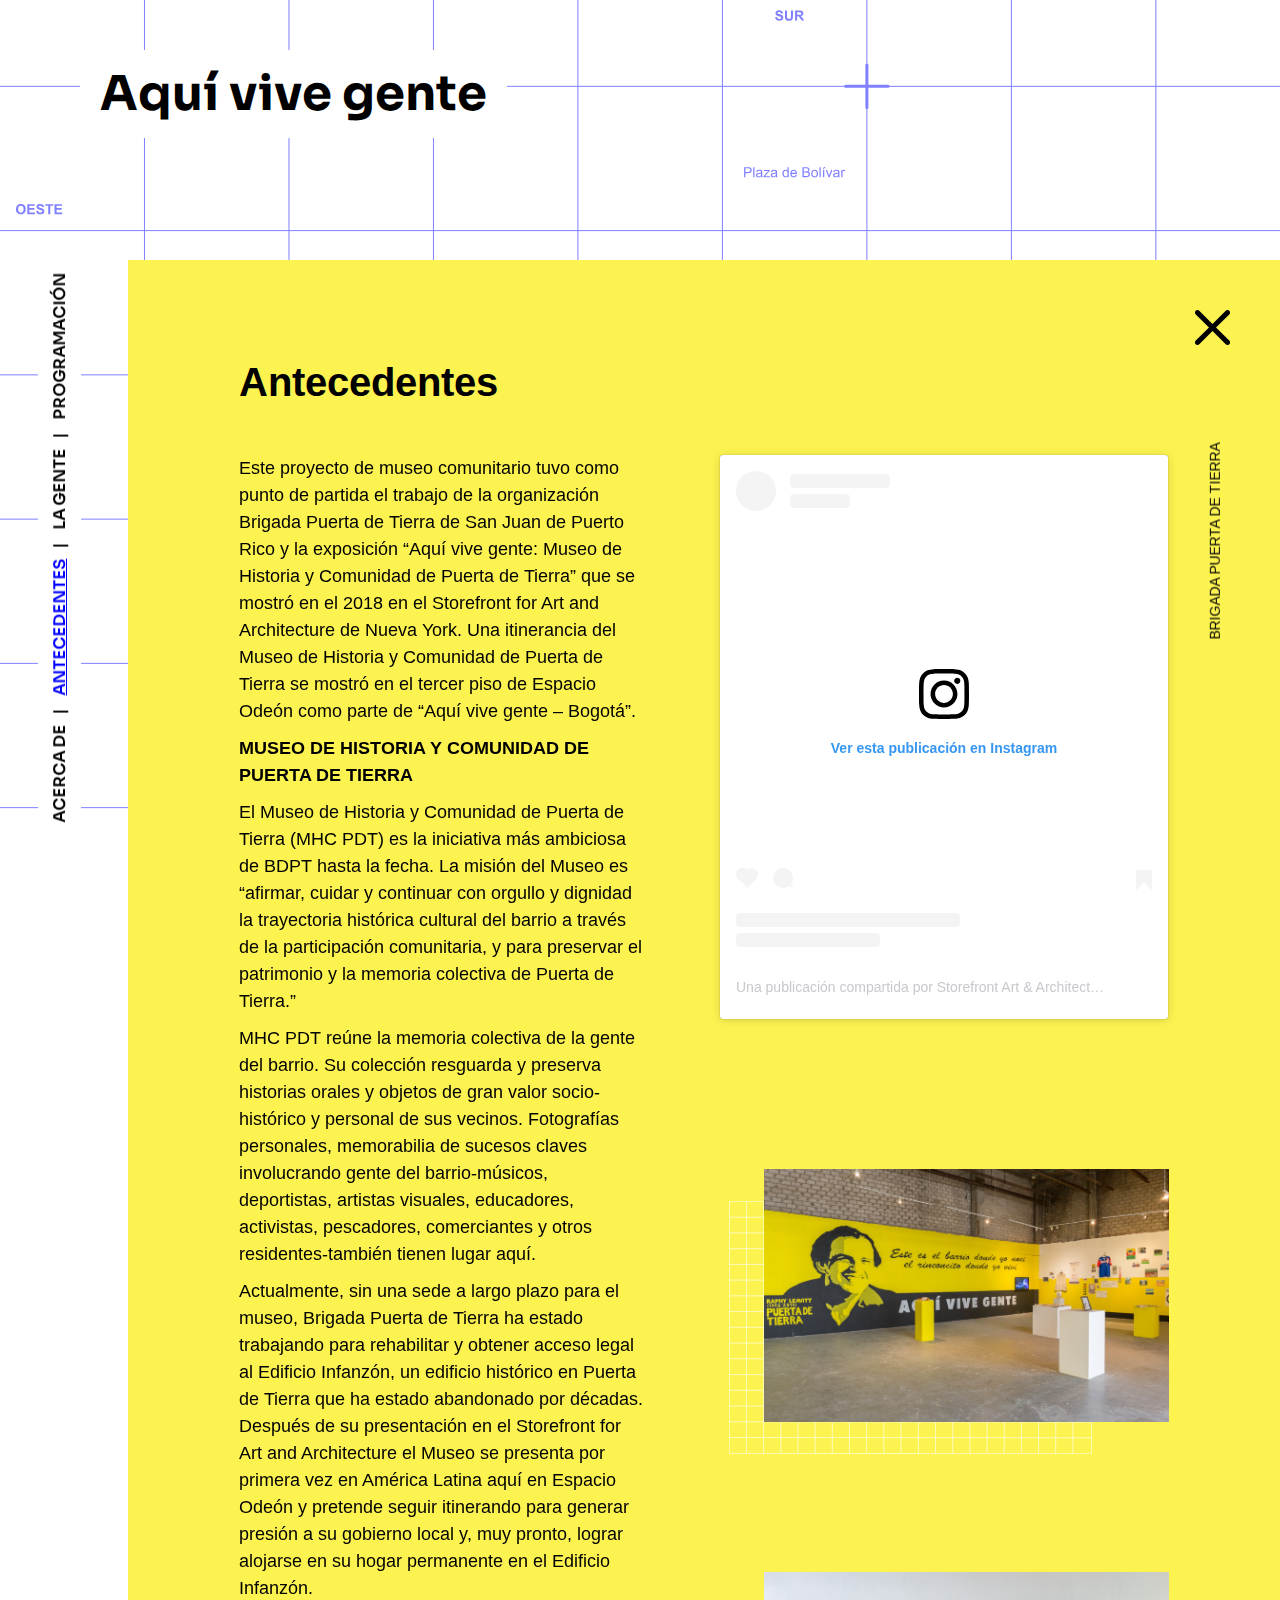
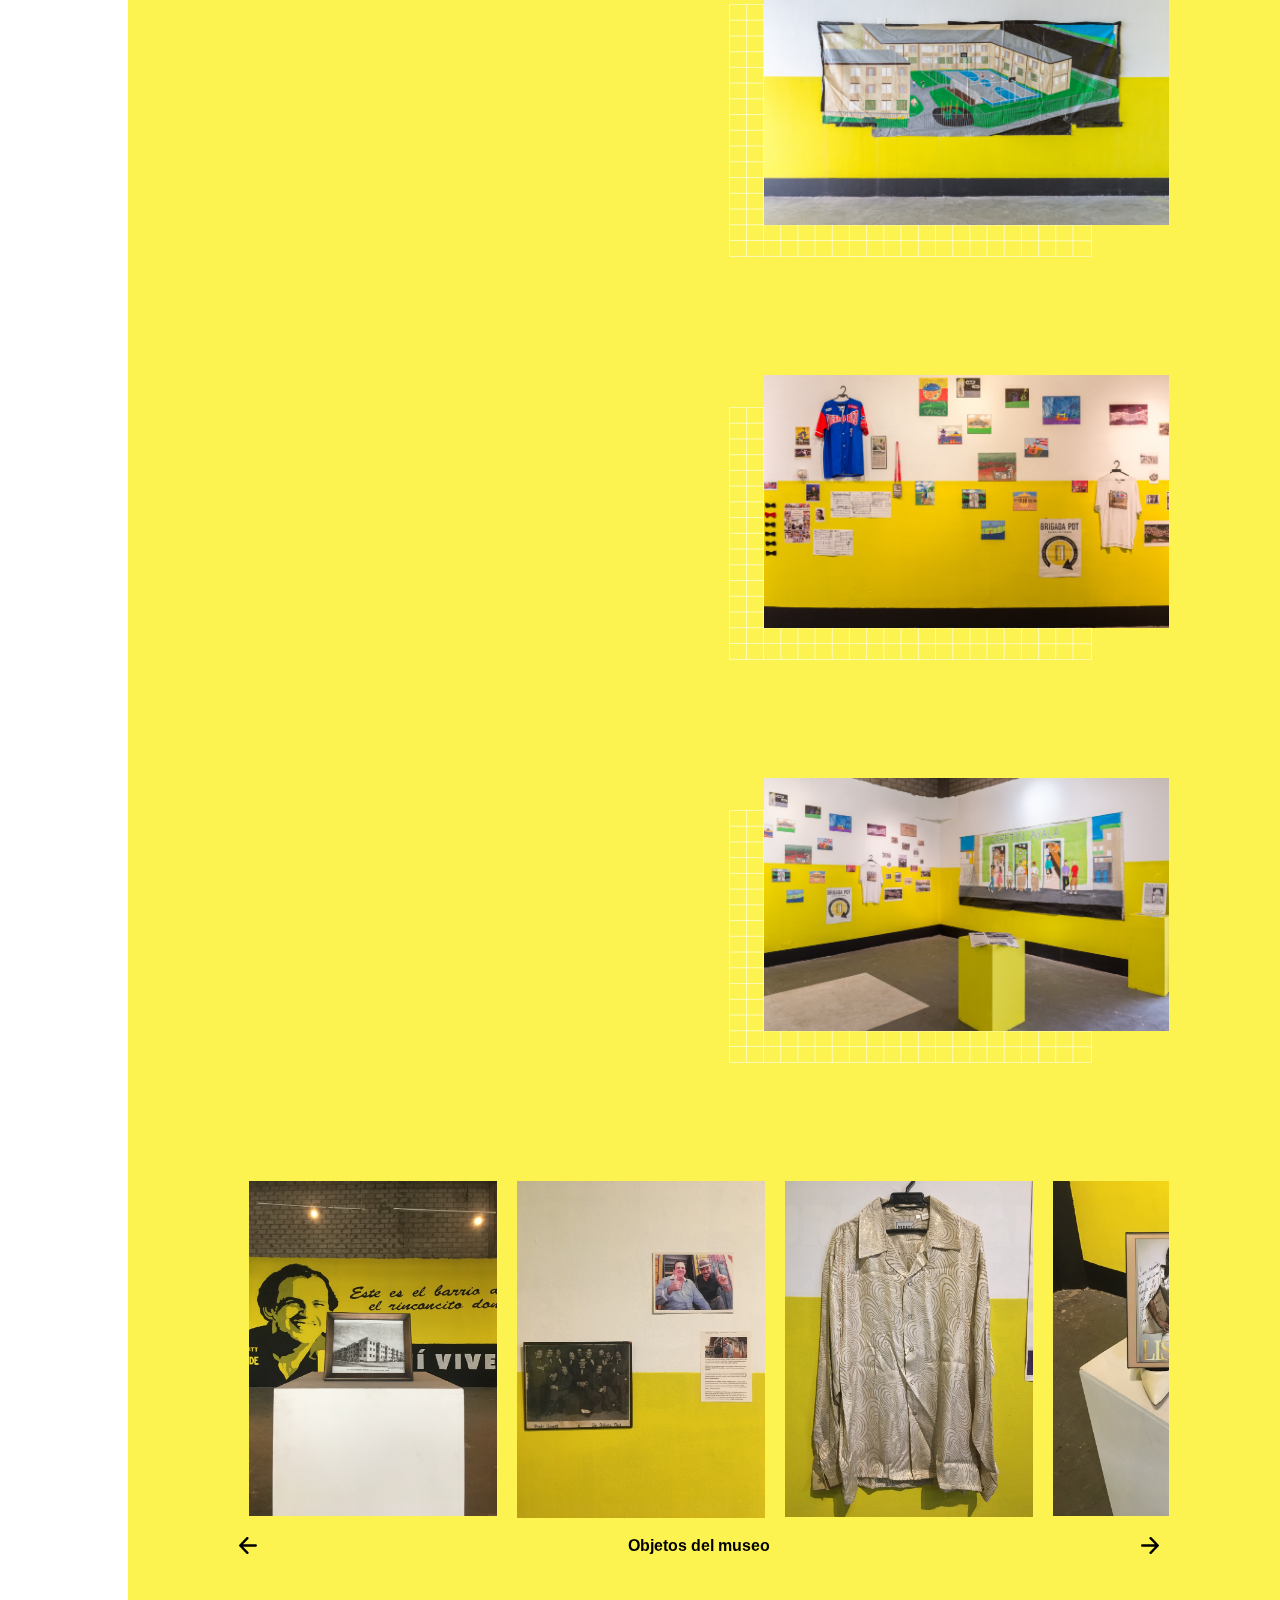
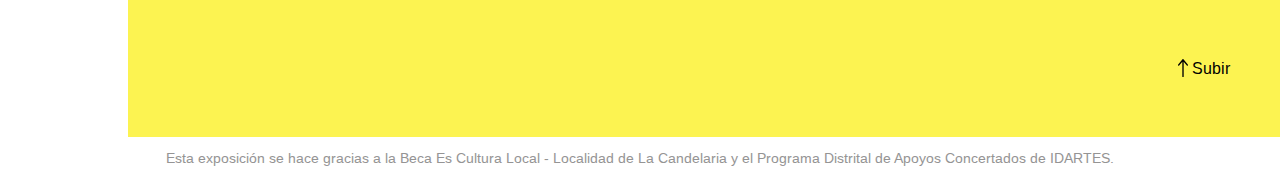
==== antecedentes/index.html @ 84e04f07 "Add meta tags" ====
<!DOCTYPE html>
<html lang="es-CO">

<head>
  <meta charset="UTF-8">
  <meta name="viewport" content="width=device-width, initial-scale=1">
  <title>Antecedentes &#8211; Aquí vive gente</title>
  <meta name="description" content="“Aquí vive gente” fue un proyecto de museo colectivo y comunitario que reunió a cuatro organizaciones que por años se han dedicado a reivindicar, defender y reclamar el territorio y su lugar en él.">
  <meta property="og:description" content="“Aquí vive gente” fue un proyecto de museo colectivo y comunitario que reunió a cuatro organizaciones que por años se han dedicado a reivindicar, defender y reclamar el territorio y su lugar en él." />
  <meta property="og:type" content="website" />
  <meta property="og:title" content="Aquí vive gente – Espacio Odeón" />
  <meta property="og:url" content="https://aquivivegente.espacioodeon.com/" />
  <meta property="og:image" content="/wp-content/themes/aquivivegente/assets/og.png" />
  <meta name="robots" content="max-image-preview:large">
  <link rel="dns-prefetch" href="//s.w.org">
  <link rel="stylesheet" id="aquivivegente-style-css" href="/wp-content/themes/aquivivegente/style.css?ver=1.0.0" media="all">
  <link rel="stylesheet" id="aquivivegente-bootstrap-style-css" href="/wp-content/themes/aquivivegente/css/bootstrap.css?ver=1.0.0" media="all">
  <link rel="stylesheet" id="aquivivegente-slick-style-css" href="/wp-content/themes/aquivivegente/css/slick.css?ver=1.0.0" media="all">
  <link rel="stylesheet" id="aquivivegente-home-style-css" href="/wp-content/themes/aquivivegente/css/home.css?ver=1.0.0" media="all">
  <link rel="stylesheet" id="aquivivegente-custom-style-css" href="/wp-content/themes/aquivivegente/css/custom.css?ver=1.0.0" media="all">
  <link rel="stylesheet" id="aquivivegente-responsive-style-css" href="/wp-content/themes/aquivivegente/css/responsive.css?ver=1.0.0" media="all">
  <script src="/wp-includes/js/jquery/jquery.min.js?ver=3.5.1" id="jquery-core-js"></script>
  <script src="/wp-includes/js/jquery/jquery-migrate.min.js?ver=3.3.2" id="jquery-migrate-js"></script>
  <link rel="icon" href="/wp-content/uploads/2021/06/cropped-favicon-32x32.png" sizes="32x32">
  <link rel="icon" href="/wp-content/uploads/2021/06/cropped-favicon-192x192.png" sizes="192x192">
  <link rel="apple-touch-icon" href="/wp-content/uploads/2021/06/cropped-favicon-180x180.png">
  <meta name="msapplication-TileImage" content="http://avg.local/wp-content/uploads/2021/06/cropped-favicon-270x270.png">
</head>

<body class="post-template-default single single-post postid-80 single-format-standard" data-barba="wrapper">

  <img class="bg-img hide-on-small" src="/wp-content/themes/aquivivegente/assets/bg_mapa.svg">
  <img class="bg-img show-on-small" src="/wp-content/themes/aquivivegente/assets/bg_mapa_movil.svg">

  <div id="page" class="site">

    <header id="masthead" class="site-header">
      <div class="site-branding">
        <a href="/exposicion/">
          <h1>Aquí vive gente</h1>
        </a>
      </div>

      <nav id="site-navigation" class="main-navigation">
        <div class="menu-menu-1-container">
          <ul id="primary-menu" class="menu">
            <li id="menu-item-159" class="menu-item menu-item-type-post_type menu-item-object-post menu-item-159"><a href="/info/">Acerca de</a></li>
            <li id="menu-item-160" class="menu-item menu-item-type-post_type menu-item-object-post current-menu-item menu-item-160"><a href="/antecedentes/" aria-current="page">Antecedentes</a></li>
            <li id="menu-item-299" class="menu-item menu-item-type-post_type menu-item-object-page menu-item-299"><a href="/gente/">La gente</a></li>
            <li id="menu-item-188" class="menu-item menu-item-type-post_type menu-item-object-post menu-item-188"><a href="/programacion/">Programación</a></li>
          </ul>
        </div>
      </nav><!-- #site-navigation -->

      <div class="site-branding-mobile">
        <a href="/exposicion/">
          <h1>Aquí vive gente</h1>
        </a>
        <div class="burguer">
          <img src="/wp-content/themes/aquivivegente/assets/burguer.svg">
        </div>
      </div>

      <nav id="site-navigation" class="main-navigation-mobile">
        <div class="close-mobile-menu">
          <img src="/wp-content/themes/aquivivegente/assets/close-menu.svg">
        </div>
        <div class="menu-mobile-container">
          <ul id="mobile-menu" class="menu">
            <li id="menu-item-329" class="menu-item menu-item-type-post_type menu-item-object-page current_page_parent menu-item-329"><a href="/exposicion/">Inicio</a></li>
            <li id="menu-item-330" class="menu-item menu-item-type-post_type menu-item-object-post menu-item-330"><a href="/info/">Acerca de</a></li>
            <li id="menu-item-331" class="menu-item menu-item-type-post_type menu-item-object-post current-menu-item menu-item-331"><a href="/antecedentes/" aria-current="page">Antecedentes</a></li>
            <li id="menu-item-332" class="menu-item menu-item-type-post_type menu-item-object-page menu-item-332"><a href="/gente/">La gente</a></li>
            <li id="menu-item-333" class="menu-item menu-item-type-post_type menu-item-object-post menu-item-333"><a href="/programacion/">Programación</a></li>
          </ul>
        </div>
      </nav>

    </header><!-- #masthead -->

    <main id="primary" class="site-main single-main" data-barba="container" data-barba-namespace="single">

      <img class="show-on-mobile header-img" src="/wp-content/uploads/2021/05/antecedentes_img1@2x-1.jpg" alt="">
      <div class="content-container amarillo antecedentes">
        <div class="row">
          <div class="col-lg-11 col-lg-offset-1 content-title">
            <h2>Antecedentes</h2>
            <p class="show-on-mobile colectivos"> brigada puerta de tierra</p>
          </div>
        </div>

        <div class="row">
          <div class="col-lg-5 col-lg-offset-1 content">
            <p>Este proyecto de museo comunitario tuvo como punto de partida el trabajo de la organización Brigada Puerta de Tierra de San Juan de Puerto Rico y la exposición “Aquí vive gente: Museo de Historia y Comunidad de Puerta de Tierra” que se mostró en el 2018 en el Storefront for Art and Architecture de Nueva York. Una itinerancia del Museo de Historia y Comunidad de Puerta de Tierra se mostró en el tercer piso de Espacio Odeón como parte de “Aquí vive gente &#8211; Bogotá”.</p>
            <p><strong>MUSEO DE HISTORIA Y COMUNIDAD DE PUERTA DE TIERRA</strong></p>
            <p>El Museo de Historia y Comunidad de Puerta de Tierra (MHC PDT) es la iniciativa más ambiciosa de BDPT hasta la fecha. La misión del Museo es “afirmar, cuidar y continuar con orgullo y dignidad la trayectoria histórica cultural del barrio a través de la participación comunitaria, y para preservar el patrimonio y la memoria colectiva de Puerta de Tierra.”</p>
            <p>MHC PDT reúne la memoria colectiva de la gente del barrio. Su colección resguarda y preserva historias orales y objetos de gran valor socio-histórico y personal de sus vecinos. Fotografías personales, memorabilia de sucesos claves involucrando gente del barrio-músicos, deportistas, artistas visuales, educadores, activistas, pescadores, comerciantes y otros residentes-también tienen lugar aquí.</p>
            <p>Actualmente, sin una sede a largo plazo para el museo, Brigada Puerta de Tierra ha estado trabajando para rehabilitar y obtener acceso legal al Edificio Infanzón, un edificio histórico en Puerta de Tierra que ha estado abandonado por décadas. Después de su presentación en el Storefront for Art and Architecture el Museo se presenta por primera vez en América Latina aquí en Espacio Odeón y pretende seguir itinerando para generar presión a su gobierno local y, muy pronto, lograr alojarse en su hogar permanente en el Edificio Infanzón.</p>
          </div>
          <div class="col-lg-5 col-lg-offset-0 media-col col-md-9 col-md-offset-1">
            <div class="insta-video">
              <div class="video">
                <blockquote class="instagram-media" data-instgrm-permalink="https://www.instagram.com/tv/B2FW0dgjnR3/?utm_source=ig_embed&utm_campaign=loading" data-instgrm-version="13" style=" background:#FFF; border:0; border-radius:3px; box-shadow:0 0 1px 0 rgba(0,0,0,0.5),0 1px 10px 0 rgba(0,0,0,0.15); margin: 1px; max-width:540px; min-width:326px; padding:0; width:99.375%; width:-webkit-calc(100% - 2px); width:calc(100% - 2px);">
                  <div style="padding:16px;"> <a href="https://www.instagram.com/tv/B2FW0dgjnR3/?utm_source=ig_embed&utm_campaign=loading" style=" background:#FFFFFF; line-height:0; padding:0 0; text-align:center; text-decoration:none; width:100%;" target="_blank">
                      <div style=" display: flex; flex-direction: row; align-items: center;">
                        <div style="background-color: #F4F4F4; border-radius: 50%; flex-grow: 0; height: 40px; margin-right: 14px; width: 40px;"></div>
                        <div style="display: flex; flex-direction: column; flex-grow: 1; justify-content: center;">
                          <div style=" background-color: #F4F4F4; border-radius: 4px; flex-grow: 0; height: 14px; margin-bottom: 6px; width: 100px;"></div>
                          <div style=" background-color: #F4F4F4; border-radius: 4px; flex-grow: 0; height: 14px; width: 60px;"></div>
                        </div>
                      </div>
                      <div style="padding: 19% 0;"></div>
                      <div style="display:block; height:50px; margin:0 auto 12px; width:50px;"><svg width="50px" height="50px" viewbox="0 0 60 60" version="1.1" xmlns="https://www.w3.org/2000/svg" xmlns:xlink="https://www.w3.org/1999/xlink">
                          <g stroke="none" stroke-width="1" fill="none" fill-rule="evenodd">
                            <g transform="translate(-511.000000, -20.000000)" fill="#000000">
                              <g>
                                <path d="M556.869,30.41 C554.814,30.41 553.148,32.076 553.148,34.131 C553.148,36.186 554.814,37.852 556.869,37.852 C558.924,37.852 560.59,36.186 560.59,34.131 C560.59,32.076 558.924,30.41 556.869,30.41 M541,60.657 C535.114,60.657 530.342,55.887 530.342,50 C530.342,44.114 535.114,39.342 541,39.342 C546.887,39.342 551.658,44.114 551.658,50 C551.658,55.887 546.887,60.657 541,60.657 M541,33.886 C532.1,33.886 524.886,41.1 524.886,50 C524.886,58.899 532.1,66.113 541,66.113 C549.9,66.113 557.115,58.899 557.115,50 C557.115,41.1 549.9,33.886 541,33.886 M565.378,62.101 C565.244,65.022 564.756,66.606 564.346,67.663 C563.803,69.06 563.154,70.057 562.106,71.106 C561.058,72.155 560.06,72.803 558.662,73.347 C557.607,73.757 556.021,74.244 553.102,74.378 C549.944,74.521 548.997,74.552 541,74.552 C533.003,74.552 532.056,74.521 528.898,74.378 C525.979,74.244 524.393,73.757 523.338,73.347 C521.94,72.803 520.942,72.155 519.894,71.106 C518.846,70.057 518.197,69.06 517.654,67.663 C517.244,66.606 516.755,65.022 516.623,62.101 C516.479,58.943 516.448,57.996 516.448,50 C516.448,42.003 516.479,41.056 516.623,37.899 C516.755,34.978 517.244,33.391 517.654,32.338 C518.197,30.938 518.846,29.942 519.894,28.894 C520.942,27.846 521.94,27.196 523.338,26.654 C524.393,26.244 525.979,25.756 528.898,25.623 C532.057,25.479 533.004,25.448 541,25.448 C548.997,25.448 549.943,25.479 553.102,25.623 C556.021,25.756 557.607,26.244 558.662,26.654 C560.06,27.196 561.058,27.846 562.106,28.894 C563.154,29.942 563.803,30.938 564.346,32.338 C564.756,33.391 565.244,34.978 565.378,37.899 C565.522,41.056 565.552,42.003 565.552,50 C565.552,57.996 565.522,58.943 565.378,62.101 M570.82,37.631 C570.674,34.438 570.167,32.258 569.425,30.349 C568.659,28.377 567.633,26.702 565.965,25.035 C564.297,23.368 562.623,22.342 560.652,21.575 C558.743,20.834 556.562,20.326 553.369,20.18 C550.169,20.033 549.148,20 541,20 C532.853,20 531.831,20.033 528.631,20.18 C525.438,20.326 523.257,20.834 521.349,21.575 C519.376,22.342 517.703,23.368 516.035,25.035 C514.368,26.702 513.342,28.377 512.574,30.349 C511.834,32.258 511.326,34.438 511.181,37.631 C511.035,40.831 511,41.851 511,50 C511,58.147 511.035,59.17 511.181,62.369 C511.326,65.562 511.834,67.743 512.574,69.651 C513.342,71.625 514.368,73.296 516.035,74.965 C517.703,76.634 519.376,77.658 521.349,78.425 C523.257,79.167 525.438,79.673 528.631,79.82 C531.831,79.965 532.853,80.001 541,80.001 C549.148,80.001 550.169,79.965 553.369,79.82 C556.562,79.673 558.743,79.167 560.652,78.425 C562.623,77.658 564.297,76.634 565.965,74.965 C567.633,73.296 568.659,71.625 569.425,69.651 C570.167,67.743 570.674,65.562 570.82,62.369 C570.966,59.17 571,58.147 571,50 C571,41.851 570.966,40.831 570.82,37.631"></path>
                              </g>
                            </g>
                          </g>
                        </svg></div>
                      <div style="padding-top: 8px;">
                        <div style=" color:#3897f0; font-family:Arial,sans-serif; font-size:14px; font-style:normal; font-weight:550; line-height:18px;"> Ver esta publicación en Instagram</div>
                      </div>
                      <div style="padding: 12.5% 0;"></div>
                      <div style="display: flex; flex-direction: row; margin-bottom: 14px; align-items: center;">
                        <div>
                          <div style="background-color: #F4F4F4; border-radius: 50%; height: 12.5px; width: 12.5px; transform: translateX(0px) translateY(7px);"></div>
                          <div style="background-color: #F4F4F4; height: 12.5px; transform: rotate(-45deg) translateX(3px) translateY(1px); width: 12.5px; flex-grow: 0; margin-right: 14px; margin-left: 2px;"></div>
                          <div style="background-color: #F4F4F4; border-radius: 50%; height: 12.5px; width: 12.5px; transform: translateX(9px) translateY(-18px);"></div>
                        </div>
                        <div style="margin-left: 8px;">
                          <div style=" background-color: #F4F4F4; border-radius: 50%; flex-grow: 0; height: 20px; width: 20px;"></div>
                          <div style=" width: 0; height: 0; border-top: 2px solid transparent; border-left: 6px solid #f4f4f4; border-bottom: 2px solid transparent; transform: translateX(16px) translateY(-4px) rotate(30deg)"></div>
                        </div>
                        <div style="margin-left: auto;">
                          <div style=" width: 0px; border-top: 8px solid #F4F4F4; border-right: 8px solid transparent; transform: translateY(16px);"></div>
                          <div style=" background-color: #F4F4F4; flex-grow: 0; height: 12px; width: 16px; transform: translateY(-4px);"></div>
                          <div style=" width: 0; height: 0; border-top: 8px solid #F4F4F4; border-left: 8px solid transparent; transform: translateY(-4px) translateX(8px);"></div>
                        </div>
                      </div>
                      <div style="display: flex; flex-direction: column; flex-grow: 1; justify-content: center; margin-bottom: 24px;">
                        <div style=" background-color: #F4F4F4; border-radius: 4px; flex-grow: 0; height: 14px; margin-bottom: 6px; width: 224px;"></div>
                        <div style=" background-color: #F4F4F4; border-radius: 4px; flex-grow: 0; height: 14px; width: 144px;"></div>
                      </div>
                    </a>
                    <p style=" color:#c9c8cd; font-family:Arial,sans-serif; font-size:14px; line-height:17px; margin-bottom:0; margin-top:8px; overflow:hidden; padding:8px 0 7px; text-align:center; text-overflow:ellipsis; white-space:nowrap;"><a href="https://www.instagram.com/tv/B2FW0dgjnR3/?utm_source=ig_embed&utm_campaign=loading" style=" color:#c9c8cd; font-family:Arial,sans-serif; font-size:14px; font-style:normal; font-weight:normal; line-height:17px; text-decoration:none;" target="_blank">Una publicación compartida por Storefront Art & Architecture (@storefrontnyc)</a></p>
                  </div>
                </blockquote>
                <script async src="//www.instagram.com/embed.js"></script>
              </div>
            </div>

            <div class="img-container m-top">
              <img class="grilla" src="/wp-content/themes/aquivivegente/assets/grilla_amarilla_hor.svg" alt="">
              <a href="/wp-content/uploads/2021/05/ante_1.jpg" class="open-modal">
                <img class="img-content" src="/wp-content/uploads/2021/05/ante_1.jpg" alt="">
              </a>
            </div>

            <div class="img-container m-top">
              <img class="grilla" src="/wp-content/themes/aquivivegente/assets/grilla_amarilla_hor.svg" alt="">
              <a href="/wp-content/uploads/2021/05/ante_2.jpg" class="open-modal">
                <img class="img-content" src="/wp-content/uploads/2021/05/ante_2.jpg" alt="">
              </a>
            </div>

            <div class="img-container m-top">
              <img class="grilla" src="/wp-content/themes/aquivivegente/assets/grilla_amarilla_hor.svg" alt="">
              <a href="#" class="open-modal">
                <img class="img-content" src="/wp-content/uploads/2021/05/ante_4.jpg" alt="">
              </a>
            </div>

            <div class="img-container m-top">
              <img class="grilla" src="/wp-content/themes/aquivivegente/assets/grilla_amarilla_hor.svg" alt="">
              <a href="#" class="open-modal">
                <img class="img-content" src="/wp-content/uploads/2021/05/ante_5.jpg" alt="">
              </a>
            </div>
          </div>
        </div>
        <!--end row-->

        <div class="row">
          <div class="col-lg-10 col-lg-offset-1 galeria">
            <a href="#" class="open-modal">
              <img class="img-galeria" src="/wp-content/uploads/2021/05/m1.jpg">
            </a>
            <a href="#" class="open-modal">
              <img class="img-galeria" src="/wp-content/uploads/2021/05/m2.jpg">
            </a>
            <a href="#" class="open-modal">
              <img class="img-galeria" src="/wp-content/uploads/2021/05/m3.jpg">
            </a>
            <a href="#" class="open-modal">
              <img class="img-galeria" src="/wp-content/uploads/2021/05/m4.jpg">
            </a>
            <a href="#" class="open-modal">
              <img class="img-galeria" src="/wp-content/uploads/2021/05/m5.jpg">
            </a>
            <a href="#" class="open-modal">
              <img class="img-galeria" src="/wp-content/uploads/2021/05/m6.jpg">
            </a>
            <a href="#" class="open-modal">
              <img class="img-galeria" src="/wp-content/uploads/2021/05/m7.jpg">
            </a>
            <a href="#" class="open-modal">
              <img class="img-galeria" src="/wp-content/uploads/2021/05/m8.jpg">
            </a>
            <a href="#" class="open-modal">
              <img class="img-galeria" src="/wp-content/uploads/2021/05/m9.jpg">
            </a>
            <a href="#" class="open-modal">
              <img class="img-galeria" src="/wp-content/uploads/2021/05/m10.jpg">
            </a>
            <a href="#" class="open-modal">
              <img class="img-galeria" src="/wp-content/uploads/2021/05/m11.jpg">
            </a>
            <a href="#" class="open-modal">
              <img class="img-galeria" src="/wp-content/uploads/2021/05/m12.jpg">
            </a>
          </div>
        </div>

        <div class="row">
          <div class="col-lg-10 col-lg-offset-1 slick-carrusel-arrows">
            <img id="objetos-prev" src="/wp-content/themes/aquivivegente/assets/prev-arrow.svg">
            <span><strong>Objetos del museo</strong> </span>
            <img id="objetos-next" src="/wp-content/themes/aquivivegente/assets/next-arrow.svg">
          </div>
        </div>

        <div class="sidebar ">
          <a href="/exposicion/"><img src="/wp-content/themes/aquivivegente/assets/close.svg"></a>

          <p>brigada puerta de tierra</p>
        </div>

        <div class="subir">
          <img src="/wp-content/themes/aquivivegente/assets/arrow-up.svg"> <span>Subir</span>

        </div>

      </div>

      <div class="modal-img">
        <div class="modal-img-background amarillo"></div>
        <div class="modal-img-close">
          <img src="/wp-content/themes/aquivivegente/assets/close.svg">
        </div>
        <div class="modal-img-content">
        </div>
      </div>

    </main><!-- #main -->


    <footer id="colophon" class="site-footer">
      <div class="site-info">
        <p>
          Esta exposición se hace gracias a la Beca Es Cultura Local - Localidad de La Candelaria y el Programa Distrital de Apoyos Concertados de IDARTES.
        </p>
      </div>
      <!-- .site-info -->
    </footer><!-- #colophon -->
  </div>
  <!-- #page -->

  <script src="/wp-content/themes/aquivivegente/js/slick.js?ver=1.7.0" id="aquivivegente-slick-js"></script>
  <script src="/wp-content/themes/aquivivegente/js/barba.js?ver=1.0.0" id="aquivivegente-barba-js"></script>
  <script src="/wp-content/themes/aquivivegente/js/barba-css.js?ver=1.0.0" id="aquivivegente-barba-css-js"></script>
  <script src="/wp-content/themes/aquivivegente/js/smooth.js?ver=1.0.0" id="aquivivegente-smooth-js"></script>
  <script src="/wp-content/themes/aquivivegente/js/transitions.js?ver=1.0.0" id="aquivivegente-transitions-js"></script>
  <script src="/wp-content/themes/aquivivegente/js/navigation.js?ver=1.0.0" id="aquivivegente-navigation-js"></script>

</body>

</html>
---- wp-content/themes/aquivivegente/style.css ----
/*!
Theme Name: aquivivegente
Theme URI: https://aquivivegente.espacioodeon.com
Author: Laura Junco
Author URI: https://consultorio.xyz
Description: Description
Version: 1.0.0
Tested up to: 5.4
Requires PHP: 5.6
License: GNU General Public License v2 or later
License URI: LICENSE
Text Domain: aquivivegente
Tags: custom-background, custom-logo, custom-menu, featured-images, threaded-comments, translation-ready

This theme, like WordPress, is licensed under the GPL.
Use it to make something cool, have fun, and share what you've learned.

aquivivegente is based on Underscores https://underscores.me/, (C) 2012-2020 Automattic, Inc.
Underscores is distributed under the terms of the GNU GPL v2 or later.

Normalizing styles have been helped along thanks to the fine work of
Nicolas Gallagher and Jonathan Neal https://necolas.github.io/normalize.css/
*/

/*--------------------------------------------------------------
>>> TABLE OF CONTENTS:
----------------------------------------------------------------
# Generic
	- Normalize
	- Box sizing
# Base
	- Typography
	- Elements
	- Links
	- Forms
## Layouts
# Components
	- Navigation
	- Posts and pages
	- Comments
	- Widgets
	- Media
	- Captions
	- Galleries
# plugins
	- Jetpack infinite scroll
# Utilities
	- Accessibility
	- Alignments

--------------------------------------------------------------*/

/*--------------------------------------------------------------
# Generic
--------------------------------------------------------------*/

/* Normalize
--------------------------------------------- */

/*! normalize.css v8.0.1 | MIT License | github.com/necolas/normalize.css */

/* Document
	 ========================================================================== */

/**
 * 1. Correct the line height in all browsers.
 * 2. Prevent adjustments of font size after orientation changes in iOS.
 */
html {
	line-height: 1.15;
	-webkit-text-size-adjust: 100%;
}

/* Sections
	 ========================================================================== */

/**
 * Remove the margin in all browsers.
 */
body {
	margin: 0;
}

/**
 * Render the `main` element consistently in IE.
 */
main {
	display: block;
}

/**
 * Correct the font size and margin on `h1` elements within `section` and
 * `article` contexts in Chrome, Firefox, and Safari.
 */
h1 {
	font-size: 2em;
	margin: 0.67em 0;
}

/* Grouping content
	 ========================================================================== */

/**
 * 1. Add the correct box sizing in Firefox.
 * 2. Show the overflow in Edge and IE.
 */
hr {
	box-sizing: content-box;
	height: 0;
	overflow: visible;
}

/**
 * 1. Correct the inheritance and scaling of font size in all browsers.
 * 2. Correct the odd `em` font sizing in all browsers.
 */
pre {
	font-family: monospace, monospace;
	font-size: 1em;
}

/* Text-level semantics
	 ========================================================================== */

/**
 * Remove the gray background on active links in IE 10.
 */
a {
	background-color: transparent;
}

/**
 * 1. Remove the bottom border in Chrome 57-
 * 2. Add the correct text decoration in Chrome, Edge, IE, Opera, and Safari.
 */
abbr[title] {
	border-bottom: none;
	text-decoration: underline;
	text-decoration: underline dotted;
}

/**
 * Add the correct font weight in Chrome, Edge, and Safari.
 */
b,
strong {
	font-weight: bolder;
}

/**
 * 1. Correct the inheritance and scaling of font size in all browsers.
 * 2. Correct the odd `em` font sizing in all browsers.
 */
code,
kbd,
samp {
	font-family: monospace, monospace;
	font-size: 1em;
}

/**
 * Add the correct font size in all browsers.
 */
small {
	font-size: 80%;
}

/**
 * Prevent `sub` and `sup` elements from affecting the line height in
 * all browsers.
 */
sub,
sup {
	font-size: 75%;
	line-height: 0;
	position: relative;
	vertical-align: baseline;
}

sub {
	bottom: -0.25em;
}

sup {
	top: -0.5em;
}

/* Embedded content
	 ========================================================================== */

/**
 * Remove the border on images inside links in IE 10.
 */
img {
	border-style: none;
}

/* Forms
	 ========================================================================== */

/**
 * 1. Change the font styles in all browsers.
 * 2. Remove the margin in Firefox and Safari.
 */
button,
input,
optgroup,
select,
textarea {
	font-family: inherit;
	font-size: 100%;
	line-height: 1.15;
	margin: 0;
}

/**
 * Show the overflow in IE.
 * 1. Show the overflow in Edge.
 */
button,
input {
	overflow: visible;
}

/**
 * Remove the inheritance of text transform in Edge, Firefox, and IE.
 * 1. Remove the inheritance of text transform in Firefox.
 */
button,
select {
	text-transform: none;
}

/**
 * Correct the inability to style clickable types in iOS and Safari.
 */
button,
[type="button"],
[type="reset"],
[type="submit"] {
	-webkit-appearance: button;
}

/**
 * Remove the inner border and padding in Firefox.
 */
button::-moz-focus-inner,
[type="button"]::-moz-focus-inner,
[type="reset"]::-moz-focus-inner,
[type="submit"]::-moz-focus-inner {
	border-style: none;
	padding: 0;
}

/**
 * Restore the focus styles unset by the previous rule.
 */
button:-moz-focusring,
[type="button"]:-moz-focusring,
[type="reset"]:-moz-focusring,
[type="submit"]:-moz-focusring {
	outline: 1px dotted ButtonText;
}

/**
 * Correct the padding in Firefox.
 */
fieldset {
	padding: 0.35em 0.75em 0.625em;
}

/**
 * 1. Correct the text wrapping in Edge and IE.
 * 2. Correct the color inheritance from `fieldset` elements in IE.
 * 3. Remove the padding so developers are not caught out when they zero out
 *		`fieldset` elements in all browsers.
 */
legend {
	box-sizing: border-box;
	color: inherit;
	display: table;
	max-width: 100%;
	padding: 0;
	white-space: normal;
}

/**
 * Add the correct vertical alignment in Chrome, Firefox, and Opera.
 */
progress {
	vertical-align: baseline;
}

/**
 * Remove the default vertical scrollbar in IE 10+.
 */
textarea {
	overflow: auto;
}

/**
 * 1. Add the correct box sizing in IE 10.
 * 2. Remove the padding in IE 10.
 */
[type="checkbox"],
[type="radio"] {
	box-sizing: border-box;
	padding: 0;
}

/**
 * Correct the cursor style of increment and decrement buttons in Chrome.
 */
[type="number"]::-webkit-inner-spin-button,
[type="number"]::-webkit-outer-spin-button {
	height: auto;
}

/**
 * 1. Correct the odd appearance in Chrome and Safari.
 * 2. Correct the outline style in Safari.
 */
[type="search"] {
	-webkit-appearance: textfield;
	outline-offset: -2px;
}

/**
 * Remove the inner padding in Chrome and Safari on macOS.
 */
[type="search"]::-webkit-search-decoration {
	-webkit-appearance: none;
}

/**
 * 1. Correct the inability to style clickable types in iOS and Safari.
 * 2. Change font properties to `inherit` in Safari.
 */
::-webkit-file-upload-button {
	-webkit-appearance: button;
	font: inherit;
}

/* Interactive
	 ========================================================================== */

/*
 * Add the correct display in Edge, IE 10+, and Firefox.
 */
details {
	display: block;
}

/*
 * Add the correct display in all browsers.
 */
summary {
	display: list-item;
}

/* Misc
	 ========================================================================== */

/**
 * Add the correct display in IE 10+.
 */
template {
	display: none;
}

/**
 * Add the correct display in IE 10.
 */
[hidden] {
	display: none;
}

/* Box sizing
--------------------------------------------- */

/* Inherit box-sizing to more easily change it's value on a component level.
@link http://css-tricks.com/inheriting-box-sizing-probably-slightly-better-best-practice/ */
*,
*::before,
*::after {
	box-sizing: inherit;
}

html {
	box-sizing: border-box;
}

/* Accessibility
--------------------------------------------- */

/* Text meant only for screen readers. */
.screen-reader-text {
	border: 0;
	clip: rect(1px, 1px, 1px, 1px);
	clip-path: inset(50%);
	height: 1px;
	margin: -1px;
	overflow: hidden;
	padding: 0;
	position: absolute !important;
	width: 1px;
	word-wrap: normal !important;
}

.screen-reader-text:focus {
	background-color: #f1f1f1;
	border-radius: 3px;
	box-shadow: 0 0 2px 2px rgba(0, 0, 0, 0.6);
	clip: auto !important;
	clip-path: none;
	color: #21759b;
	display: block;
	font-size: 0.875rem;
	font-weight: 700;
	height: auto;
	left: 5px;
	line-height: normal;
	padding: 15px 23px 14px;
	text-decoration: none;
	top: 5px;
	width: auto;
	z-index: 100000;
}

/* Do not show the outline on the skip link target. */
#primary[tabindex="-1"]:focus {
	outline: 0;
}
---- wp-content/themes/aquivivegente/css/home.css ----
body.home {
    width: 100%;
    margin: 0;
    font-family: "Arimo", sans-serif;
    font-weight: normal;
    font-size: 35px;
    line-height: 1.45;
    margin-bottom: 80px;
}

.home .bg-img {
    position: fixed;
    top: 0;
    left: 0;
    width: 100%;
    z-index: -1;
    object-fit: cover;
    height: 100vh;
    height: calc(var(--vh, 1vh) * 100);
}

.home p, 
.home h3.entrar, 
.home h6 {
  width: 780px;
  max-width: 90%;
  margin-left: auto;
  margin-right: auto;
}

.home h3.entrar {
  font-family: "Sora", sans-serif;
  font-weight: bold;
  text-align: right;
  margin-top: 5vh;
  font-size: 40px;
}

.home a,
.home a:visited,
.home a:hover,
.home a:visited {
  color: black;
}

h3.entrar a {
  text-decoration: underline;
}

.home h1 {
  text-align: center;
  font-family: "Sora", sans-serif;
  font-weight: bold;
  font-size: 4vw;
  line-height: 1;
  margin-bottom: 0;
  margin-top: 0;
}

.home h6 {
  font-weight: normal;
}

.home .hero {
  height: 100vh;
  height: calc(var(--vh, 1vh) * 100);
  display: flex;
  flex-direction: column;
  align-items: center;
  justify-content: center;
}

@media (max-width: 900px) {
  .home h1 {
    font-size: 6vw;
  }

  body.home {
    font-size: 32px;
    line-height: 1.3;
    margin-bottom: 80px;
  }

  .home h3.entrar {
    font-size: 34px;
  }
}

@media (max-width: 550px) {
  .home p, .home h3.entrar, .home h6 {
    max-width: 85%;
  }

  .home p {
    font-size: 14px;
    line-height: 1.4;
  }

  .home h1 {
    font-size: 38px;
  }

  body.home {
    font-size: 24px;
    line-height: 1.3;
    margin-bottom: 80px;
  }

  .home h3.entrar a {
    font-size: 16px;
  }
}

@media (max-width: 330px) {
  h1 {
    font-size: 26px;
  }

  body.home {
    font-size: 18px;
    line-height: 1.3;
    margin-bottom: 80px;
  }

  .home h3.entrar {
    font-size: 20px;
  }
}
@font-face {
  font-family: "Sora";
  src: url("/wp-content/themes/aquivivegente/fonts/Sora/Sora-Bold.ttf") format("truetype");
  font-weight: bold;
}

@font-face {
  font-family: "Arimo";
  src: url("/wp-content/themes/aquivivegente/fonts/Arimo/Arimo-Regular.ttf") format("truetype");
  font-weight: normal;
}
---- wp-content/themes/aquivivegente/css/custom.css ----
:root {
  --morado: #7580E2;
  --morado-info: #5A5AFC;
  --amarillo: #FCF351;
  --naranja: #F89448;
  --rosado: #DDB9E2;
  --azul: #5EE6EB;
  --verde: #07D07B;
  --marino: #88E5CC;
  --blanco: #FFFFFF;
  --galeria: 80vh;
}

html {
  /* scroll-behavior: smooth; */
  position: relative;
}

.morado {
  background-color: var(--morado);
}

.morado-info {
  background-color: var(--morado-info);
}

.amarillo {
  background-color: var(--amarillo);
}

.blanco {
  background-color: var(--blanco);
}

.naranja {
  background-color: var(--naranja);
}

.rosado {
  background-color: var(--rosado);
}

.azul {
  background-color: var(--azul);
}

.verde {
  background-color: var(--verde);
}

.marino {
  background-color: var(--marino);
}

body {
  width: 100%;
  margin: 0;
  font-family: "Arimo", sans-serif;
  font-weight: normal;
  font-size: 18px;
  line-height: 1.45;
  color: black;
  scroll-behavior: smooth;
  min-height: 100vh;
}

h2 {
  font-weight: bold;
  font-size: 40px;
  margin-bottom: 50px;
}

h3 {
  font-size: 25px;
  font-family: "Arimo", sans-serif;
  font-weight: bold;
  margin: 0;
}

/* imagen de fondo */
.blog .bg-img,
.single .bg-img {
  position: fixed;
  top: 0;
  left: 0;
  width: 100%;
  z-index: -1;
  object-fit: cover;
  object-position: top left;
  height: 100vh;
  height: calc(var(--vh, 1vh) * 100);
  transition: opacity 0.2s ;
}

.single .bg-img {
  opacity: 0.5;
}

/* Titulo */
.blog h1,
.single h1 {
  text-align: center;
  font-family: "Sora", sans-serif;
  font-weight: bold;
  font-size: 52px;
  line-height: 1;
  padding: 20px;
  background-color: white;
  display: inline-block;
  margin: 50px 50px 50px 80px;
}

.site-branding a,  .site-branding-mobile a {
  color: black;
}
.site-branding a:focus,
.site-branding-mobile a:focus,
.site-branding a:hover,
.site-branding-mobile a:hover {
  text-decoration: none;
}

.site-branding-mobile {
  background-color: white;
  justify-content: space-between;
  position: fixed;
  z-index: 3;
  width: 100%;
  top: 0;
  cursor: pointer;
  transition: top 0.3s;
}

.site-branding-mobile a {
  display: flex;
  align-items: center;
  flex-grow: 1;
}

.site-branding-mobile .burguer {
  background-color: blue;
  display: flex;
  justify-content: center;
  align-items: center;
}

/* MENU */
.main-navigation .menu {
  text-transform: uppercase;
  font-family: "Sora", sans-serif;
  font-weight: 500;
  font-size: 16px;
  list-style: none;
  display: inline-block;
  position: fixed;
  bottom: 2vh;
  left: 3%;
  padding: 10px;
  background-color: white;
  transform: translate(0, 50%) rotate(-90deg);
  transform-origin: 0% 0%;
}

.main-navigation .menu li {
  display: inline-block;
}

.main-navigation .menu a {
  text-decoration: none;
  color: black;
}

.main-navigation .menu a:hover {
  text-decoration: underline;
}

.main-navigation .menu li::after {
  content: "|";
  margin: 0 10px;
}

.main-navigation .menu li:last-child::after {
  content: "";
  margin: 0;
}

.main-navigation .current-menu-item a {
  color: blue;
  text-decoration: underline;
}

.main-navigation-mobile {
  position: fixed;
  top: 0;
  left: 0;
  width: 100%;
  height: 100%;
  z-index: 3;
  background-color: blue;
  display: none;
}

.close-mobile-menu {
  height: 60px;
  padding: 17.5px;
  display: flex;
  align-items: center;
  justify-content: flex-end;
  margin-bottom: 20px;
}

.close-mobile-menu img {
  width: 25px;
  cursor: pointer;
}

.main-navigation-mobile .menu {
  text-transform: uppercase;
  font-family: "Sora", sans-serif;
  font-weight: normal;
  font-size: 20px;
  list-style: none;
  padding: 0;
  width: 80%;
  margin: 20px auto;
}

.main-navigation-mobile .menu a {
  color: white;
  text-decoration: none;
}

.main-navigation-mobile .menu-item {
  padding: 20px 0;
  border-bottom: 1px solid white;
}

/* FIXED CIRCLE */
.fixed-circle {
  width: 40vmin;
  height: 40vmin;
  position: fixed;
  top: 60%;
  left: 50%;
  transform: translate(-50%, -50%);
  z-index: -1;
}

.show-on-mobile {
  display: none;
}

.colectivos {
  text-transform: uppercase;
}

.fixed-logo {
  width: 5vmin;
  height: auto;
  position: fixed;
  top: 60%;
  left: 50%;
  transform: translate(-50%, -50%);
  z-index: -1;
}

.circle-container {
  display: flex;
  justify-content: center;
  position: relative;
}

/* bootstrap edit */
@media (min-width: 1200px) {
  .container {
    width: 80%;
  }
}

.row {
  margin: 0;
}

.col, .container {
  padding: 0;
}

/* CARDS */
.cards {
  max-width: 80%;
  margin: 8vh auto 15vh auto;
  transition: opacity 0.25s;
}

.card {
  display: flex;
  flex-direction: column;
  margin-bottom: 10px;
}

.card-content a {
  text-decoration: none;
  color: black;
  font-weight: bold;
  position: absolute;
  bottom: 20px;
  right: 20px;
}

.card-content p {
  max-width: 80%;
  margin: 1em 0;
}

.card-content {
  padding: 20px;
  position: relative;
  min-height: 250px;
}

 .card.telas {
  flex-direction: row;
} 

.card.telas img {
  max-width: 40%;
  object-fit: cover;
  object-position: 36% center;
}

.card.residencia {
  margin-top: -10%
} 

.card.cartografia {
  margin-top: 80%
} 

.card.objetos {
  margin-top: 80%
} 

.card.cocina {
  margin-top: 100%
} 

/* OBJETOS */
.objetos.content-container {
  margin-bottom: 0;
  padding-bottom: 0;
}

.objetos .subir {
  position: absolute;
    bottom: 100px;
    right: 40px;
    margin: 0;
}

.objetos-container {
  padding: 75px 50px 0 25px;
  background-image: url('/wp-content/themes/aquivivegente/assets/malla.svg');
  background-size: 100%;
  background-repeat: repeat-y;
}

.objetos .card.horizontal {
  flex-direction: row;
}

.objetos .card.horizontal img {
  max-width: 30%;
}

.objetos .card-container img {
  object-fit: cover;
}

.content-container .card-container p {
  font-size: 14px;
  max-width: 90%;
  margin: 1em 0;
}

.content-container .card-container .objeto-title {
  margin: 0 0 1em 0;
  font-weight: bold;
}

.objetos-container {
  display: flex;
  flex-wrap: wrap;
}


.objetos .card-container .text p {
  font-size: 15px;
  max-width: 100%;
}

.objetos .card-container:nth-child(1) {
  margin-bottom: 5vh;
}

.objetos .card-container:nth-child(1) {
  margin-bottom: 5vh;
}

.objetos .card-container:nth-child(2) {
  margin-bottom: 7vh;
}

.objetos .card-container:nth-child(3) {
  margin-top: 7vh;
}

.objetos .card-container:nth-child(4) {
  margin-top: 7vh;
}

.objetos .card-container:nth-child(4) {
  margin-top: -8vh;
}

.objetos .card-container:nth-child(5),
.objetos .card-container:nth-child(9),
.objetos .card-container:nth-child(10) {
  margin-top: 8vh;
  margin-bottom: 8vh;
}

.objetos .card-container:nth-child(7) {
  margin-top: 7vh;
}

.objetos .card-container:nth-child(8) {
  margin-top: -20vh;
}

.objetos .card-container:nth-child(12) {
  margin-top: 8vh;
}

.objetos .card-container:nth-child(13) {
  margin-top: 5vh;
}

.objetos .card-container:nth-child(14) {
  margin-top: 20vh;
}

.objetos .card-container:nth-child(15) {
  margin-top: 7vh;
  margin-bottom: 14vh;
}

/* FOOTER */
footer {
  position: absolute;
  bottom: 0;
  width: 100%;
  z-index: 2;
}
.site-info {
  min-height: 45px;
  background-color: white;
  padding: 10px;
  display: flex;
  justify-content: center;
  justify-items: center;
}

.site-info p {
  margin: 0;
  line-height: 1.4;
  display: flex;
  align-items: center;
  text-align: center;
  font-size: 14px;
  color: #959494;
}

/* SINGLE PAGE */
.content-container {
  width: 90%;
  min-height: 80vh;
  margin: 8vh 0 0 auto;
  padding: 80px 0 150px 0; 
  position: relative;
}

.header-img {
  width: 100%;
  object-fit: cover;
  margin-bottom: -3px;
}

.content-container p {
  font-size: 20px;
  line-height: 1.5;
  max-width: 90%;
}

.content-container .small {
  margin-top: 40px;
}

.content-container .small,
.content-container .small p {
  font-size: 14px;
  line-height: 1.5;
}

.content-container.programacion p {
  margin-bottom: 50px;
}

/* VIDEO */
.video-container {
  position: relative;
  width: 100%;
  height: 0;
  padding-bottom: 56.25%;
}

.img-container {
  position: relative;
  width: 100%;
  height: 0;
  padding-bottom: 56.25%;
}

.m-top {
  margin-top: 150px;
}

.m-top-50 {
  margin-top: 50px;
}

.img-container .img-content {
  position: absolute;
  top: 0;
  right: 0;
  width: 90%;
  height: 100%;
  object-fit: cover;
}

.img-container.ver {
  width: 70%;
  padding-bottom: 90%;
  margin-left: auto;
  margin-right: auto;
}

.video-container .video {
  position: absolute;
  top: 0;
  right: 0;
  width: 90%;
  height: 100%;
  border: none;
  background-color: var(--amarillo);
}

.grilla {
  position: absolute;
  bottom: -12.7%;
  left: -2.4%;
  width: 90%;
  height: 100%;
  object-fit: contain;
}

.img-container.ver .grilla {
  bottom: -10%;
  left: -1.5%;
}

.content-link {
  padding: 15px 0;
  margin-top: 80px;
  display: block;
  color: black;
  font-weight: bold;
}

.acerca.content-link {
  margin-top: 20px;
}

.content-link img {
  width: 18px;
  margin-left: 5px;
}

.content-link.end {
  text-align: end;
}

.content-link:hover,
.content-link:active,
.content-link:visited {
  color: black;
}

.sticky {
  position: -webkit-sticky;
  position: sticky;
  top: 40px;
}

.antecedentes .content,
.cartografia .content {
  position: -webkit-sticky;
  position: sticky;
  top: 40px;
}

.insta-video iframe {
  margin-left: auto !important;
    margin-right: auto !important;
}

/* GALERIA */
.galeria {
  margin-top: 140px;;
}

.slick-slide {
  margin: 10px;
}

.galeria .slick-list {
  padding: 0 10vw 0 0;
}

.la-gente-galeria .slick-list {
  padding: 0 15vw 0 0;
}

.slick-slide img {
  width: 100%;
}

.slick-carrusel-arrows {
  display: flex;
  align-items: center;
  justify-content: space-between;
  padding-right: 25px;
}

.slick-carrusel-arrows img {
  cursor: pointer;
  width: 18px;
}

.slick-next img {
  width: 20px;
}

/* SIDEBAR */
.sidebar {
  position: absolute;
  top: 50px;
  right: 50px;
}

.sidebar img {
  float: right;
  width: 35px;
}

.sidebar p {
  text-transform: uppercase;
  font-size: 14px;
  display: inline-block;
  transform: translate(5%, 50%) rotate(-90deg);
  transform-origin: 100% 0%;
  margin: 0;
  max-width: 350px;
  text-align: end;
  margin-top: 90px;
  position: relative;
  top: 3.5vh;
}

.telas .sidebar p,
.cocina .sidebar p {
  transform: translate(0, 30%) rotate(-90deg);
}

.subir {
  text-align: end;
  margin-right: 50px;
  margin-top: 100px;
  margin-bottom: -50px;
}

.subir span,
.subir img {
  cursor: pointer;
}

.subir img {
  width: 10px;
  margin-bottom: 5px;
}

/* BARBA */
.single-main.fade-leave-active,
.single-main.fade-enter-active {
  transition: transform 0.5s cubic-bezier(0.215, 0.61, 0.355, 1);;
}

/* Initial state */
.single-main.fade-leave {
  transform: translate(0, 0);
}

.single-main.fade-leave-to {
  transform: translate(100%, 0);
}

.single-main.fade-enter {
  transform: translate(100%, 0);
}

.single-main.fade-enter-to {
  transform: translate(0, 0);
}

/* INDEX Barba */
.blog-main.fade-leave-active,
.blog-main.fade-enter-active {
  transition: opacity 0.2s,
              transform 0.2s;
}

/* Initial state */
.blog-main.fade-leave {
  opacity: 1;
  transform: translate(0, 0);
}

.blog-main.fade-leave-to {
  opacity: 0;
  transform: translate(0, 10px);
}

.blog-main.fade-enter {
  opacity: 0;
  transform: translate(0, 10px);
}

.blog-main.fade-enter-to {
  opacity: 1;
  transform: translate(0, 0);
}

/* LA GENTE */
.content-container.content-container-gente {
  padding-bottom: 0;
  padding-top: 0;
  min-height: 0;
}

.content-container.content-container-gente p {
  max-width: 100%;
  line-height: 1.4;
}

.la-gente-galeria {
  display: grid;
  grid-template-columns: 1fr 1fr 1fr 0 0 0;
  overflow-x: scroll;
}

.la-gente-galeria.slick-slider {
  display: block;
}

.slick-slide .grupo {
  overflow-y: scroll;
}

.la-gente-galeria,  .la-gente-galeria .grupo {
  height: calc(100vh - 60px);
  overflow: hidden;
}

.la-gente {
  padding: 0;
}

.la-gente-galeria .slick-slide {
  margin: 0;
}

.la-gente-galeria .grupo {
  padding: 35px 35px 100px 35px;
  overflow-y: scroll;
  width: 100%;
}

.grupo::-webkit-scrollbar {
    display: none;
}

.grupo::-webkit-scrollbar {
  display: none;
}

.grupo {
    -ms-overflow-style: none; /* IE 11 */
    scrollbar-width: none; /* Firefox 64 */
}


.grupo .group-title {
  text-align: center;
  padding: 40px 40px 80px 40px;
}

.group-title h3 {
  font-family: "Sora", sans-serif;
  text-transform: uppercase;
  font-weight: bold;
  font-size: 35px;
}

.group-title p {
  font-weight: bold;
  font-size: 15px;
  margin: 5px 0 0 0;
  max-width: 100%;
}

.y-hidden {
  overflow-y: hidden;
}

footer.hidden {
  display: none;
}

.group-content img {
  width: 100%;
  margin: 35px 0 35px 0;
}

.group-content .underline {
  text-decoration: underline;
}

.group-content .big {
  font-size: 20px;
}

.group-content p {
  margin-bottom: 20px;
  font-size: 16px;
}

.arrows {
  display: flex;
  justify-content: space-between;
  padding: 0 20px;
  position: absolute;
  z-index: 2;
  width: 100%;
  top: -40px;
}

.arrows div {
  cursor: pointer;
}

.la-gente .arrows div {
  display: flex;
  background-color: white;
  padding: 5px;
}

.arrows img {
  margin: 0 10px;
  width: 20px;
}

.subir-gente {
  display: flex;
  float: right;
  margin-top: 20px;
  margin-bottom: 80px;
  cursor: pointer;
}

.subir-gente img {
  width: 10px;
  margin: 0 10px;
}

.video-container-gente {
  position: relative;
  width: 100%;
  height: 0;
  padding-bottom: 60%;
  margin: 35px 0;
}

.video-container-gente .video {
  position: absolute;
  width: 100%;
  height: 100%;
  background-color: var(--amarillo);
  border: none;
}

.no-m-top {
  margin-top: 0;
}

/* Modal */
.open-modal-obj {
  cursor: pointer;
}

.modal-img {
  z-index: 4;
  display: none;
}

.modal-img-background {
  position: fixed;
  top: 0;
  left: 0;
  width: 100vw;
  height: 100vh;
}

.modal-img-close {
  position: fixed;
  top: 0;
  right: 0;
  cursor: pointer;
  padding: 40px;
}

.modal-img-content {
  position: fixed;
  top: 50%;
  left: 50%;
  transform: translate(-50%, -50%);
}

.modal-img-content img {
  max-width: 90vw;
  max-height: 95vh;
  height: auto;
  object-fit: cover;
}

/* TIPOGRAFIA */
@font-face {
  font-family: "Sora";
  src: url("/wp-content/themes/aquivivegente/fonts/Sora/Sora-Bold.ttf") format("truetype");
  font-weight: bold;
}

@font-face {
  font-family: "Sora";
  src: url("/wp-content/themes/aquivivegente/fonts/Sora/Sora-SemiBold.ttf") format("truetype");
  font-weight: 500;
}

@font-face {
  font-family: "Arimo";
  src: url("/wp-content/themes/aquivivegente/fonts/Arimo/Arimo-Regular.ttf") format("truetype");
  font-weight: normal;
}

@font-face {
  font-family: "Arimo";
  src: url("/wp-content/themes/aquivivegente/fonts/Arimo/Arimo-Bold.ttf") format("truetype");
  font-weight: bold;
}
---- wp-content/themes/aquivivegente/css/responsive.css ----
@media (min-width: 1501px) {
  .content-container .card-container p, .objetos .card-container .text p {
    font-size: 16px;
  }
}

@media (max-width: 1500px) {
  .objetos .card.horizontal img {
    max-width: 40%;
  }

  .modal-img-content img {
    max-width: 85vw;
  }
}

@media (max-width: 1300px) {

  body {
    font-size: 16px;
  }

  .cards {
    max-width: 85%;
    margin-top: 3vh;
  }

  .grupo .group-title {
    padding: 25px 25px 50px 25px;
  }

  .blog h1,
  .single h1 {
    font-size: 48px;
  }

  h3 {
    font-size: 24px;
  }

  .la-gente-galeria .grupo {
    padding: 25px 25px 80px 25px;
  }

  .group-title h3 {
    font-size: 30px;
  }

  .content-container p {
    font-size: 18px;
  }

  .sidebar p {
    font-size: 14px;
  }

  .objetos .card.horizontal {
    flex-direction: column;
  }

  .objetos .card.horizontal img {
    max-width: 100%;
  }
  
  .card-content p {
    max-width: 95%;
  }

  .objetos-container {
    padding: 35px 35px 0 35px;
  }

  .objetos-container .card-container img {
    max-height: 250px;
    object-position: top center;
    max-width: 100%;
  }

  .objetos .card-container:nth-child(2) {
    margin-bottom: 7vh;
    margin-top: 0;
  }

  .objetos .card-container:nth-child(4) {
    margin-top: -3vh;
  }

  .objetos .card-container:nth-child(8) {
    margin-top: 0;
  }

  .objetos .card-container:nth-child(4) img, 
  .objetos .card-container:nth-child(5) img,
  .objetos .card-container:nth-child(13) img,
  .objetos .card-container:nth-child(9) img,
  .objetos .card-container:nth-child(8) img  {
    object-position: center center;
  }
}

@media (max-width: 1200px) {
  .main-navigation .menu {
    left: 2.5%
  }

  .content-container .card-container p {
    font-size: 14px;
    max-width: 100%;
  }

  .la-gente-galeria .grupo {
    padding: 35px 35px 70px 35px;
  }

  .group-title h3 {
    font-size: 30px;
  }

  .card.telas {
    flex-direction: column;
  }

  .card.telas img {
    max-width: 100%;
  }

  .card-container {
    padding: 20px;
  }

  .card.cartografia {
    margin-top: 40%;
  }

  .card.objetos {
    margin-top: 10%;
  }

  .card.cocina {
    margin-top: 35%;
  }

  .content-container {
    padding: 40px 40px 150px 40px;
  }

  .content-container.content-container-gente {
    padding-right: 0;
  }

  .content {
    margin-bottom: 5vh;
  }

  .antecedentes .content,
  .cartografia .content {
    position: relative;
    top: 0;
  } 

  .objetos-container {
    padding: 10px 10px 0 10px;
  }

  .objetos .card-container:nth-child(1) {
    margin-bottom: 0vh;
  } 
  
  .objetos .card-container:nth-child(3) {
    margin-top: 3vh;
  }

  .objetos .card-container:nth-child(5) {
    margin-top: -3vh;
    margin-bottom: 2vh;
  }

  .objetos .card-container:nth-child(6) {
    margin-top: -3vh;
  }

  .objetos .card-container:nth-child(8) {
    margin-top: -5vh;
  }

  .objetos .card-container:nth-child(9) {
    margin-bottom: 2vh;
  }

  .objetos .card-container:nth-child(10) {
    margin-top: -3vh;
    margin-bottom: 2vh;
  }

  .objetos .card-container:nth-child(12) {
    margin-top: 2vh;
  }

  .objetos .card-container:nth-child(14) {
    margin-top: -8vh;
  }
}

@media (min-width: 992px) {
  .main-navigation .menu {
    bottom: 4vh;
  }

  .hide-on-small {
    display: block;
  }

  .show-on-small {
    display: none;
  }
}

@media (max-width: 992px) {
  .hide-on-small {
    display: none;
  }
  .show-on-small {
    display: block;
  }

  .blog h1,
  .single h1 {
    font-size: 42px;
    margin: 40px 40px 80px 70px;
  }

  .sidebar p {
    display: none;
  }

  .card-container {
    padding: 10px;
  }

  .card-content {
    padding: 15px;
  }

  .content-container {
    margin: 0vh 0 0 auto;
  }

  .cards {
    max-width: 80%;
    margin-top: 0vh;
  }

  .media-col, .galeria, .slick-carrusel-arrows {
    max-width: 90%;
  }

  .subir {
    margin-right: 0;
  }

  h3 {
    font-size: 20px;
  }

  .la-gente-galeria .grupo {
    padding: 20px 20px 50px 20px;
  }

  .content-container p {
    font-size: 16px;
  }

  .content-container.programacion p {
    margin-bottom: 20px;
  }

}

@media (min-width: 767px) {
  .site-branding-mobile {
    display: none
  }

  .slick-slide .close-group {
    display: none;
  }
}


@media (max-width: 767px) {

  .modal-img-content img {
      max-width: 90vw;
  }
  .show-on-mobile {
    display: block;
  }

  .hide-on-mobile {
    display: none;
  }

  .site-branding, .main-navigation, .sidebar {
    display: none;
  }

  .site-branding-mobile {
    display: flex;
    height: 60px;
  }

  .site-branding-mobile .burguer {
    width: 60px;
  }

  .burguer img {
    width: 25px;
  }

  .site-branding-mobile h1 {
    margin: 0;
    padding: 0 0 0 10%;
    text-align: left;
    width: 100%;
    font-size: 5vw;
  }
  
  .site-main {
    padding-top: 20vh;
  }

  .card-container {
    padding: 0;
  }
  
  .card.residencia, .card.cartografia, .card.objetos, .card.cocina {
    margin-top: 0
  } 

  .card-container {
    margin-bottom: 4vh;
    transform: none;
  }

  .content-container {
    width: 100%;
  }

  .card-content {
    min-height: 0;
    padding: 20px 20px 30px 20px;
  }

  .fixed-circle {
    transform: translate(0, 0) rotate(0);
    position: relative;
    width: 90%;
    height: 90%;
    top: auto;
    left: auto;
    z-index: 3;
  }

  .fixed-logo {
    position: absolute;
    top: 50%;
    left: 50%;
    transform: translate(-50%, -50%);
    z-index: 3;
  }

  .content-title h2 {
    font-size: 34px;
    margin: 0 0 8px 0;
  }

  .content-title .colectivos {
    width: 100%;
  }

  .content-title {
    margin-bottom: 40px;
  }

  .content-container {
  padding: 40px 20px 160px 20px;
  }

  .content-container p {
    max-width: 100%;
  }

  .m-top {
    margin-top: 80px;
  }

  .content-link {
    margin-top: 40px;
    font-size: 14px;
  }

  .objetos-container {
    background-size: 245%;
    padding: 7% 7% 0 7%;
  }

  .objetos .card-container:nth-child(-n+14) {
    margin-bottom: 4vh;
    margin-top: 0;
  }

  .circle-container.row {
    margin-bottom: 8vh;
  }

  .arrows {
    display: none;
  }

  .content-container-gente {
    padding: 0;
    margin-top: calc(-20vh + 60px);
  }

  .la-gente-galeria, .la-gente-galeria .grupo {
    overflow: visible;
    height: auto;
  }

  .la-gente-galeria {
    display: flex;
    flex-direction: column;
  }

  .la-gente-galeria .grupo {
    padding: 0;
  }

  .la-gente-galeria .grupo.open .subir-gente {
    display: block;
  }

  .subir-gente {
    display: none;
    margin-right: 5%;
  }

  .group-content {
    max-height: 0px;
    overflow: hidden;
    transition: all 1s;
    max-width: 90%;
    margin: 0 auto;
  } 

  .grupo .group-title {
    padding: 0;
    cursor: pointer;
    height: calc((100vh - 55px) / 5);
    display: flex;
    flex-direction: column;
    align-items: center;
    justify-content: center;
    position: relative;
  }

  .close-group {
    right: 5%;
    top: calc(50% - 15px);
    cursor: pointer;
    width: 25px;
    position: absolute;
    opacity: 0;
    transition: all 1.2s ease-out;
  }

  .la-gente-galeria .grupo.open .close-group {
    opacity: 1;
    transform: rotate(180deg);
  }

  .site-info {
    padding: 15px 10px;
  }

  .objetos .subir {
    margin-bottom: 10vh;
  }

  .subir {
  margin-bottom: 2vh;
  }


  body {
    font-size: 14px;
  }

  .modal-img-close {
    padding: 25px;
  }

  .modal-img-close img {
    width: 25px;
  }

  .slick-carrusel-arrows img {
    width: 15px;
  }

  .galeria, .slick-carrusel-arrows, .media-col {
    max-width: 100%;
  }
  
  .page-id-297 footer {
    display: none;
  }

  .objetos .card-container:nth-child(15) {
    margin-bottom: 20vh;
  }
}

@media (max-width: 550px) {
  .objetos .card-container:nth-child(15) {
    margin-bottom: 40vh;
  }

  .close-group {
    width: 20px;
  }

  .site-branding-mobile h1 {
    font-size: 7vw;
  }

  .content-title h2 {
    font-size: 22px;
  }

  .content-container p {
    font-size: 14px;
  }

  .group-title h3 {
    font-size: 18px;
  }
}

@media (max-height: 400px) and (orientation: landscape) { 
  .main-navigation-mobile .menu-item {
    padding: 5px 0;
  }

  .group-title p {
    display: none;
  }
}
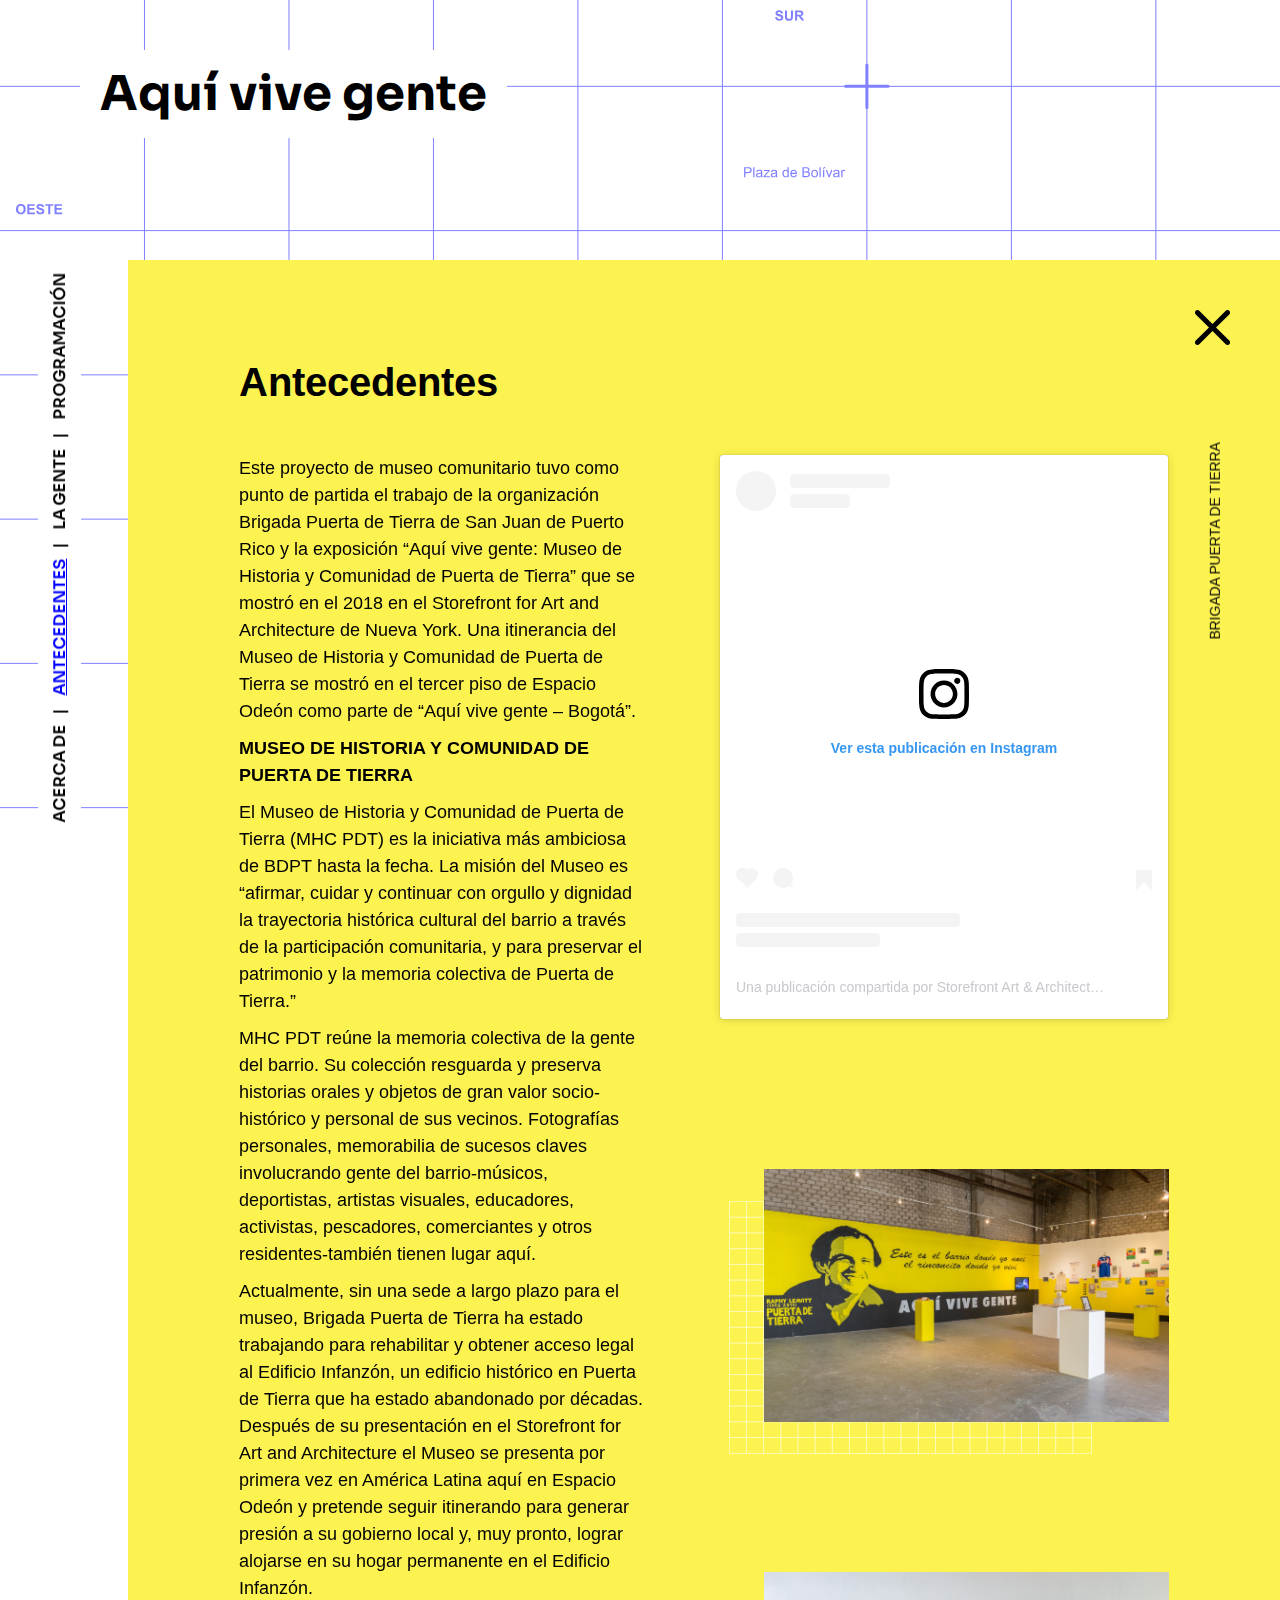
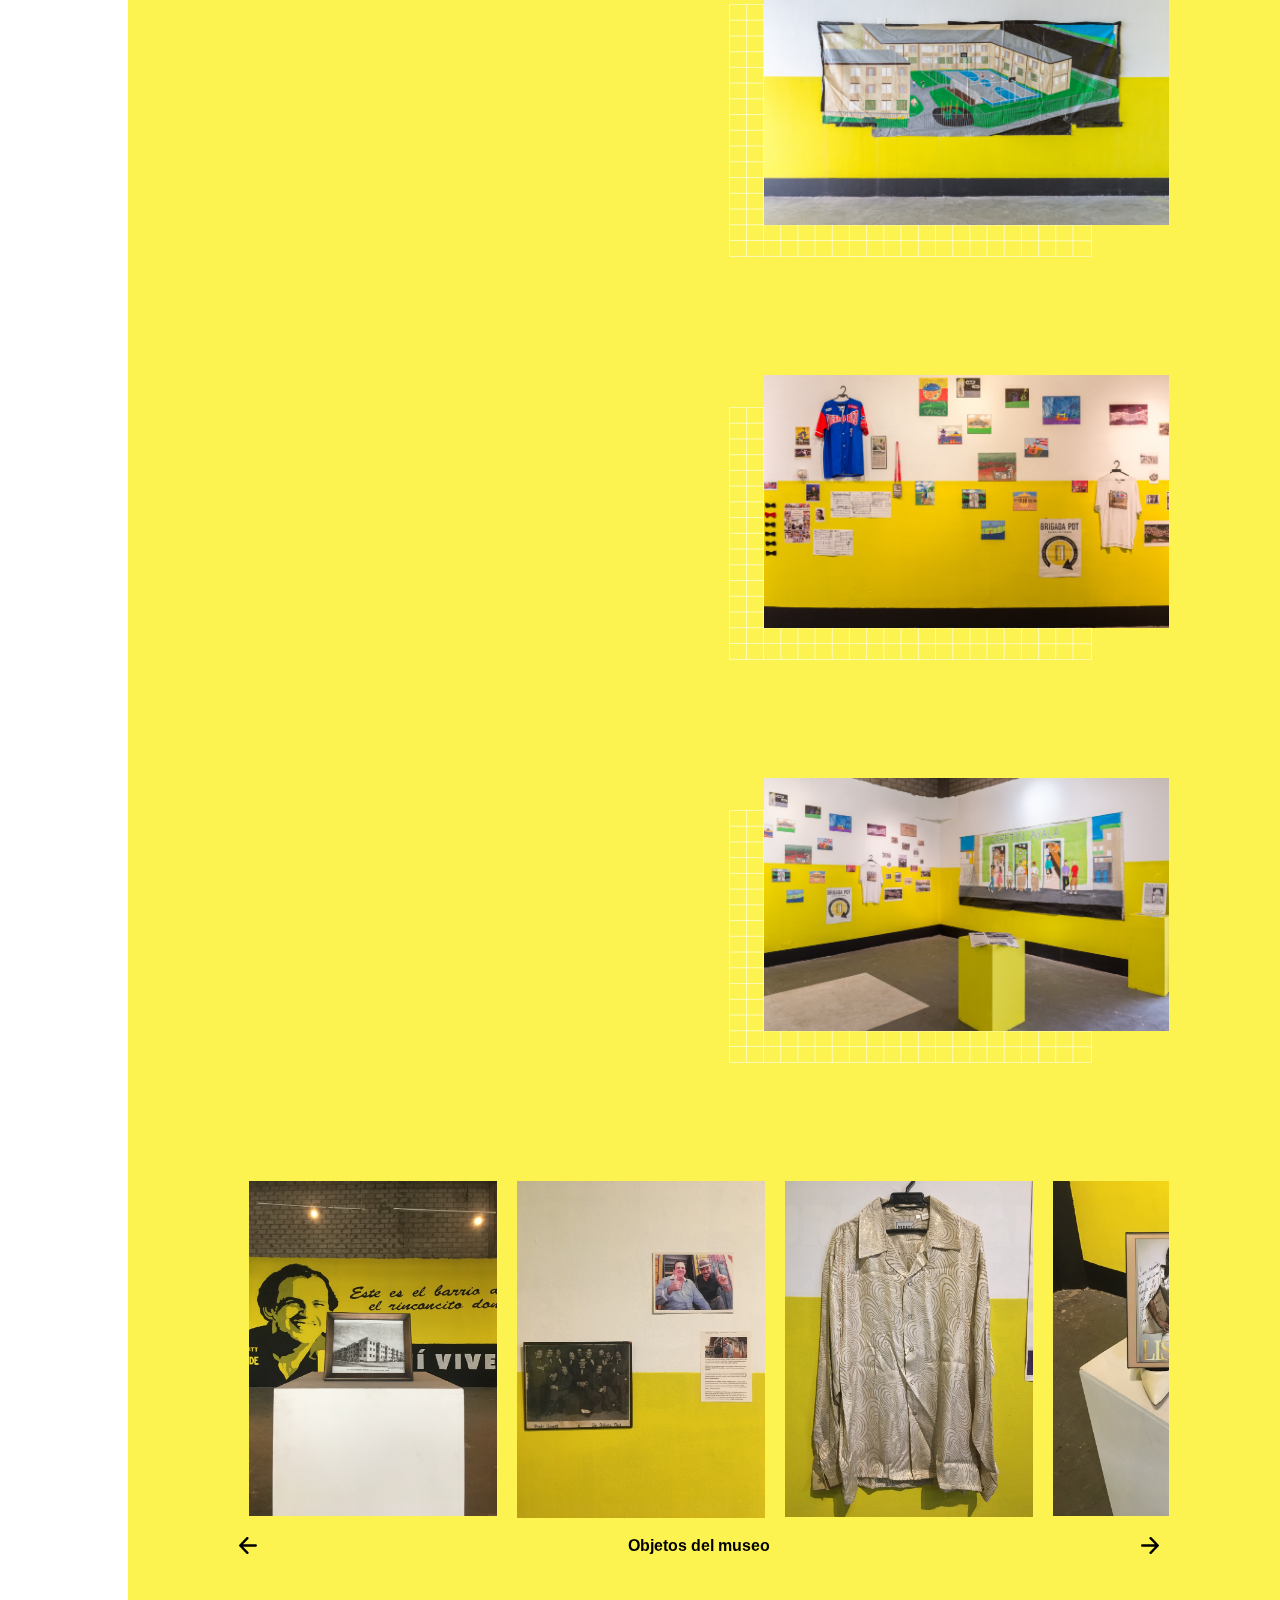
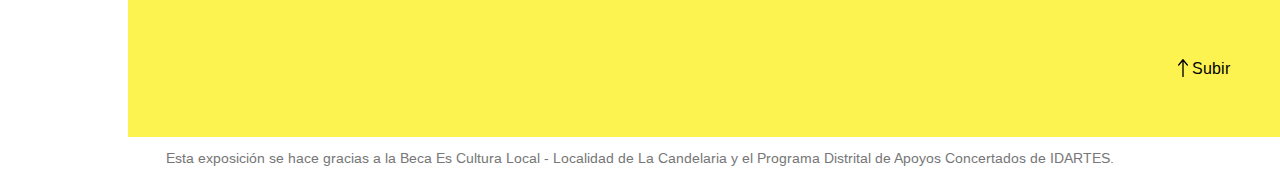
==== commit 8d8ce213: "Seguir arreglando SEO" ====
--- a/antecedentes/index.html
+++ b/antecedentes/index.html
@@ -57,13 +57,13 @@
           <h1>Aquí vive gente</h1>
         </a>
         <div class="burguer">
-          <img src="/wp-content/themes/aquivivegente/assets/burguer.svg">
+          <img src="/wp-content/themes/aquivivegente/assets/burguer.svg" alt="abrir-menu">
         </div>
       </div>
 
       <nav id="site-navigation" class="main-navigation-mobile">
         <div class="close-mobile-menu">
-          <img src="/wp-content/themes/aquivivegente/assets/close-menu.svg">
+          <img src="/wp-content/themes/aquivivegente/assets/close-menu.svg" alt="cerrar-menu">
         </div>
         <div class="menu-mobile-container">
           <ul id="mobile-menu" class="menu">
--- a/wp-content/themes/aquivivegente/css/home.css
+++ b/wp-content/themes/aquivivegente/css/home.css
@@ -1,55 +1,75 @@
 body.home {
-    width: 100%;
-    margin: 0;
-    font-family: "Arimo", sans-serif;
-    font-weight: normal;
-    font-size: 35px;
-    line-height: 1.45;
-    margin-bottom: 80px;
+  width: 100%;
+  margin: 0;
+  font-family: "Arimo",
+    sans-serif;
+  font-weight: normal;
+  font-size: 35px;
+  line-height: 1.45;
+  margin-bottom: 80px;
 }
 
-.home .bg-img {
-    position: fixed;
-    top: 0;
-    left: 0;
-    width: 100%;
-    z-index: -1;
-    object-fit: cover;
-    height: 100vh;
-    height: calc(var(--vh, 1vh) * 100);
+.home
+  .bg-img {
+  position: fixed;
+  top: 0;
+  left: 0;
+  width: 100%;
+  z-index: -1;
+  object-fit: cover;
+  height: 100vh;
+  height: calc(
+    var(
+        --vh,
+        1vh
+      ) *
+      100
+  );
 }
 
-.home p, 
-.home h3.entrar, 
-.home h6 {
+.home
+  p,
+.home
+  h3.entrar,
+.home
+  h6 {
   width: 780px;
   max-width: 90%;
   margin-left: auto;
   margin-right: auto;
 }
 
-.home h3.entrar {
-  font-family: "Sora", sans-serif;
+.home
+  h3.entrar {
+  font-family: "Sora",
+    sans-serif;
   font-weight: bold;
   text-align: right;
   margin-top: 5vh;
   font-size: 40px;
 }
 
-.home a,
-.home a:visited,
-.home a:hover,
-.home a:visited {
+.home
+  a,
+.home
+  a:visited,
+.home
+  a:hover,
+.home
+  a:visited {
   color: black;
 }
 
-h3.entrar a {
+h3.entrar
+  a {
   text-decoration: underline;
 }
 
-.home h1 {
+.home
+  h1 {
   text-align: center;
-  font-family: "Sora", sans-serif;
+  font-family: "Sora",
+    sans-serif;
   font-weight: bold;
   font-size: 4vw;
   line-height: 1;
@@ -57,13 +77,21 @@
   margin-top: 0;
 }
 
-.home h6 {
+.home
+  h6 {
   font-weight: normal;
 }
 
-.home .hero {
+.home
+  .hero {
   height: 100vh;
-  height: calc(var(--vh, 1vh) * 100);
+  height: calc(
+    var(
+        --vh,
+        1vh
+      ) *
+      100
+  );
   display: flex;
   flex-direction: column;
   align-items: center;
@@ -71,7 +99,8 @@
 }
 
 @media (max-width: 900px) {
-  .home h1 {
+  .home
+    h1 {
     font-size: 6vw;
   }
 
@@ -81,22 +110,30 @@
     margin-bottom: 80px;
   }
 
-  .home h3.entrar {
+  .home
+    h3.entrar {
     font-size: 34px;
   }
 }
 
 @media (max-width: 550px) {
-  .home p, .home h3.entrar, .home h6 {
+  .home
+    p,
+  .home
+    h3.entrar,
+  .home
+    h6 {
     max-width: 85%;
   }
 
-  .home p {
+  .home
+    p {
     font-size: 14px;
     line-height: 1.4;
   }
 
-  .home h1 {
+  .home
+    h1 {
     font-size: 38px;
   }
 
@@ -106,7 +143,9 @@
     margin-bottom: 80px;
   }
 
-  .home h3.entrar a {
+  .home
+    h3.entrar
+    a {
     font-size: 16px;
   }
 }
@@ -122,18 +161,27 @@
     margin-bottom: 80px;
   }
 
-  .home h3.entrar {
+  .home
+    h3.entrar {
     font-size: 20px;
   }
 }
 @font-face {
   font-family: "Sora";
-  src: url("/wp-content/themes/aquivivegente/fonts/Sora/Sora-Bold.ttf") format("truetype");
+  src: url("/wp-content/themes/aquivivegente/fonts/Sora/Sora-Bold.ttf")
+    format(
+      "truetype"
+    );
   font-weight: bold;
+  font-display: swap;
 }
 
 @font-face {
   font-family: "Arimo";
-  src: url("/wp-content/themes/aquivivegente/fonts/Arimo/Arimo-Regular.ttf") format("truetype");
+  src: url("/wp-content/themes/aquivivegente/fonts/Arimo/Arimo-Regular.ttf")
+    format(
+      "truetype"
+    );
   font-weight: normal;
-}+  font-display: swap;
+}
--- a/wp-content/themes/aquivivegente/css/custom.css
+++ b/wp-content/themes/aquivivegente/css/custom.css
@@ -1,13 +1,13 @@
 :root {
-  --morado: #7580E2;
-  --morado-info: #5A5AFC;
-  --amarillo: #FCF351;
-  --naranja: #F89448;
-  --rosado: #DDB9E2;
-  --azul: #5EE6EB;
-  --verde: #07D07B;
-  --marino: #88E5CC;
-  --blanco: #FFFFFF;
+  --morado: #7580e2;
+  --morado-info: #5a5afc;
+  --amarillo: #fcf351;
+  --naranja: #f89448;
+  --rosado: #ddb9e2;
+  --azul: #5ee6eb;
+  --verde: #07d07b;
+  --marino: #88e5cc;
+  --blanco: #ffffff;
   --galeria: 80vh;
 }
 
@@ -17,45 +17,64 @@
 }
 
 .morado {
-  background-color: var(--morado);
+  background-color: var(
+    --morado
+  );
 }
 
 .morado-info {
-  background-color: var(--morado-info);
+  background-color: var(
+    --morado-info
+  );
 }
 
 .amarillo {
-  background-color: var(--amarillo);
+  background-color: var(
+    --amarillo
+  );
 }
 
 .blanco {
-  background-color: var(--blanco);
+  background-color: var(
+    --blanco
+  );
 }
 
 .naranja {
-  background-color: var(--naranja);
+  background-color: var(
+    --naranja
+  );
 }
 
 .rosado {
-  background-color: var(--rosado);
+  background-color: var(
+    --rosado
+  );
 }
 
 .azul {
-  background-color: var(--azul);
+  background-color: var(
+    --azul
+  );
 }
 
 .verde {
-  background-color: var(--verde);
+  background-color: var(
+    --verde
+  );
 }
 
 .marino {
-  background-color: var(--marino);
+  background-color: var(
+    --marino
+  );
 }
 
 body {
   width: 100%;
   margin: 0;
-  font-family: "Arimo", sans-serif;
+  font-family: "Arimo",
+    sans-serif;
   font-weight: normal;
   font-size: 18px;
   line-height: 1.45;
@@ -72,51 +91,76 @@
 
 h3 {
   font-size: 25px;
-  font-family: "Arimo", sans-serif;
+  font-family: "Arimo",
+    sans-serif;
   font-weight: bold;
   margin: 0;
 }
 
 /* imagen de fondo */
-.blog .bg-img,
-.single .bg-img {
+.blog
+  .bg-img,
+.single
+  .bg-img {
   position: fixed;
   top: 0;
   left: 0;
   width: 100%;
   z-index: -1;
   object-fit: cover;
-  object-position: top left;
+  object-position: top
+    left;
   height: 100vh;
-  height: calc(var(--vh, 1vh) * 100);
-  transition: opacity 0.2s ;
-}
-
-.single .bg-img {
+  height: calc(
+    var(
+        --vh,
+        1vh
+      ) *
+      100
+  );
+  transition: opacity
+    0.2s;
+}
+
+.single
+  .bg-img {
   opacity: 0.5;
 }
 
 /* Titulo */
-.blog h1,
-.single h1 {
+.blog
+  h1,
+.single
+  h1 {
   text-align: center;
-  font-family: "Sora", sans-serif;
+  font-family: "Sora",
+    sans-serif;
   font-weight: bold;
   font-size: 52px;
   line-height: 1;
   padding: 20px;
   background-color: white;
   display: inline-block;
-  margin: 50px 50px 50px 80px;
-}
-
-.site-branding a,  .site-branding-mobile a {
+  margin: 50px
+    50px
+    50px
+    80px;
+}
+
+.site-branding
+  a,
+.site-branding-mobile
+  a {
   color: black;
 }
-.site-branding a:focus,
-.site-branding-mobile a:focus,
-.site-branding a:hover,
-.site-branding-mobile a:hover {
+.site-branding
+  a:focus,
+.site-branding-mobile
+  a:focus,
+.site-branding
+  a:hover,
+.site-branding-mobile
+  a:hover {
   text-decoration: none;
 }
 
@@ -128,16 +172,19 @@
   width: 100%;
   top: 0;
   cursor: pointer;
-  transition: top 0.3s;
-}
-
-.site-branding-mobile a {
+  transition: top
+    0.3s;
+}
+
+.site-branding-mobile
+  a {
   display: flex;
   align-items: center;
   flex-grow: 1;
 }
 
-.site-branding-mobile .burguer {
+.site-branding-mobile
+  .burguer {
   background-color: blue;
   display: flex;
   justify-content: center;
@@ -145,9 +192,11 @@
 }
 
 /* MENU */
-.main-navigation .menu {
+.main-navigation
+  .menu {
   text-transform: uppercase;
-  font-family: "Sora", sans-serif;
+  font-family: "Sora",
+    sans-serif;
   font-weight: 500;
   font-size: 16px;
   list-style: none;
@@ -157,34 +206,54 @@
   left: 3%;
   padding: 10px;
   background-color: white;
-  transform: translate(0, 50%) rotate(-90deg);
-  transform-origin: 0% 0%;
-}
-
-.main-navigation .menu li {
+  transform: translate(
+      0,
+      50%
+    )
+    rotate(
+      -90deg
+    );
+  transform-origin: 0%
+    0%;
+}
+
+.main-navigation
+  .menu
+  li {
   display: inline-block;
 }
 
-.main-navigation .menu a {
+.main-navigation
+  .menu
+  a {
   text-decoration: none;
   color: black;
 }
 
-.main-navigation .menu a:hover {
+.main-navigation
+  .menu
+  a:hover {
   text-decoration: underline;
 }
 
-.main-navigation .menu li::after {
+.main-navigation
+  .menu
+  li::after {
   content: "|";
-  margin: 0 10px;
-}
-
-.main-navigation .menu li:last-child::after {
+  margin: 0
+    10px;
+}
+
+.main-navigation
+  .menu
+  li:last-child::after {
   content: "";
   margin: 0;
 }
 
-.main-navigation .current-menu-item a {
+.main-navigation
+  .current-menu-item
+  a {
   color: blue;
   text-decoration: underline;
 }
@@ -209,30 +278,40 @@
   margin-bottom: 20px;
 }
 
-.close-mobile-menu img {
+.close-mobile-menu
+  img {
   width: 25px;
   cursor: pointer;
 }
 
-.main-navigation-mobile .menu {
+.main-navigation-mobile
+  .menu {
   text-transform: uppercase;
-  font-family: "Sora", sans-serif;
+  font-family: "Sora",
+    sans-serif;
   font-weight: normal;
   font-size: 20px;
   list-style: none;
   padding: 0;
   width: 80%;
-  margin: 20px auto;
-}
-
-.main-navigation-mobile .menu a {
+  margin: 20px
+    auto;
+}
+
+.main-navigation-mobile
+  .menu
+  a {
   color: white;
   text-decoration: none;
 }
 
-.main-navigation-mobile .menu-item {
-  padding: 20px 0;
-  border-bottom: 1px solid white;
+.main-navigation-mobile
+  .menu-item {
+  padding: 20px
+    0;
+  border-bottom: 1px
+    solid
+    white;
 }
 
 /* FIXED CIRCLE */
@@ -242,7 +321,10 @@
   position: fixed;
   top: 60%;
   left: 50%;
-  transform: translate(-50%, -50%);
+  transform: translate(
+    -50%,
+    -50%
+  );
   z-index: -1;
 }
 
@@ -260,7 +342,10 @@
   position: fixed;
   top: 60%;
   left: 50%;
-  transform: translate(-50%, -50%);
+  transform: translate(
+    -50%,
+    -50%
+  );
   z-index: -1;
 }
 
@@ -281,15 +366,20 @@
   margin: 0;
 }
 
-.col, .container {
+.col,
+.container {
   padding: 0;
 }
 
 /* CARDS */
 .cards {
   max-width: 80%;
-  margin: 8vh auto 15vh auto;
-  transition: opacity 0.25s;
+  margin: 8vh
+    auto
+    15vh
+    auto;
+  transition: opacity
+    0.25s;
 }
 
 .card {
@@ -298,7 +388,8 @@
   margin-bottom: 10px;
 }
 
-.card-content a {
+.card-content
+  a {
   text-decoration: none;
   color: black;
   font-weight: bold;
@@ -307,9 +398,17 @@
   right: 20px;
 }
 
-.card-content p {
+.card
+  img {
+  width: 100%;
+  height: auto;
+}
+
+.card-content
+  p {
   max-width: 80%;
-  margin: 1em 0;
+  margin: 1em
+    0;
 }
 
 .card-content {
@@ -318,31 +417,33 @@
   min-height: 250px;
 }
 
- .card.telas {
+.card.telas {
   flex-direction: row;
-} 
-
-.card.telas img {
+}
+
+.card.telas
+  img {
   max-width: 40%;
   object-fit: cover;
-  object-position: 36% center;
+  object-position: 36%
+    center;
 }
 
 .card.residencia {
-  margin-top: -10%
-} 
+  margin-top: -10%;
+}
 
 .card.cartografia {
-  margin-top: 80%
-} 
+  margin-top: 80%;
+}
 
 .card.objetos {
-  margin-top: 80%
-} 
+  margin-top: 80%;
+}
 
 .card.cocina {
-  margin-top: 100%
-} 
+  margin-top: 100%;
+}
 
 /* OBJETOS */
 .objetos.content-container {
@@ -350,40 +451,57 @@
   padding-bottom: 0;
 }
 
-.objetos .subir {
+.objetos
+  .subir {
   position: absolute;
-    bottom: 100px;
-    right: 40px;
-    margin: 0;
+  bottom: 100px;
+  right: 40px;
+  margin: 0;
 }
 
 .objetos-container {
-  padding: 75px 50px 0 25px;
-  background-image: url('/wp-content/themes/aquivivegente/assets/malla.svg');
+  padding: 75px
+    50px
+    0
+    25px;
+  background-image: url("/wp-content/themes/aquivivegente/assets/malla.svg");
   background-size: 100%;
   background-repeat: repeat-y;
 }
 
-.objetos .card.horizontal {
+.objetos
+  .card.horizontal {
   flex-direction: row;
 }
 
-.objetos .card.horizontal img {
+.objetos
+  .card.horizontal
+  img {
   max-width: 30%;
 }
 
-.objetos .card-container img {
+.objetos
+  .card-container
+  img {
   object-fit: cover;
 }
 
-.content-container .card-container p {
+.content-container
+  .card-container
+  p {
   font-size: 14px;
   max-width: 90%;
-  margin: 1em 0;
-}
-
-.content-container .card-container .objeto-title {
-  margin: 0 0 1em 0;
+  margin: 1em
+    0;
+}
+
+.content-container
+  .card-container
+  .objeto-title {
+  margin: 0
+    0
+    1em
+    0;
   font-weight: bold;
 }
 
@@ -392,64 +510,81 @@
   flex-wrap: wrap;
 }
 
-
-.objetos .card-container .text p {
+.objetos
+  .card-container
+  .text
+  p {
   font-size: 15px;
   max-width: 100%;
 }
 
-.objetos .card-container:nth-child(1) {
+.objetos
+  .card-container:nth-child(1) {
   margin-bottom: 5vh;
 }
 
-.objetos .card-container:nth-child(1) {
+.objetos
+  .card-container:nth-child(1) {
   margin-bottom: 5vh;
 }
 
-.objetos .card-container:nth-child(2) {
+.objetos
+  .card-container:nth-child(2) {
   margin-bottom: 7vh;
 }
 
-.objetos .card-container:nth-child(3) {
+.objetos
+  .card-container:nth-child(3) {
   margin-top: 7vh;
 }
 
-.objetos .card-container:nth-child(4) {
+.objetos
+  .card-container:nth-child(4) {
   margin-top: 7vh;
 }
 
-.objetos .card-container:nth-child(4) {
+.objetos
+  .card-container:nth-child(4) {
   margin-top: -8vh;
 }
 
-.objetos .card-container:nth-child(5),
-.objetos .card-container:nth-child(9),
-.objetos .card-container:nth-child(10) {
+.objetos
+  .card-container:nth-child(5),
+.objetos
+  .card-container:nth-child(9),
+.objetos
+  .card-container:nth-child(10) {
   margin-top: 8vh;
   margin-bottom: 8vh;
 }
 
-.objetos .card-container:nth-child(7) {
+.objetos
+  .card-container:nth-child(7) {
   margin-top: 7vh;
 }
 
-.objetos .card-container:nth-child(8) {
+.objetos
+  .card-container:nth-child(8) {
   margin-top: -20vh;
 }
 
-.objetos .card-container:nth-child(12) {
+.objetos
+  .card-container:nth-child(12) {
   margin-top: 8vh;
 }
 
-.objetos .card-container:nth-child(13) {
+.objetos
+  .card-container:nth-child(13) {
   margin-top: 5vh;
 }
 
-.objetos .card-container:nth-child(14) {
+.objetos
+  .card-container:nth-child(14) {
   margin-top: 20vh;
 }
 
-.objetos .card-container:nth-child(15) {
+.objetos
+  .card-container:nth-child(15) {
   margin-top: 7vh;
   margin-bottom: 14vh;
 }
@@ -470,22 +605,29 @@
   justify-items: center;
 }
 
-.site-info p {
+.site-info
+  p {
   margin: 0;
   line-height: 1.4;
   display: flex;
   align-items: center;
   text-align: center;
   font-size: 14px;
-  color: #959494;
+  color: #777777;
 }
 
 /* SINGLE PAGE */
 .content-container {
   width: 90%;
   min-height: 80vh;
-  margin: 8vh 0 0 auto;
-  padding: 80px 0 150px 0; 
+  margin: 8vh
+    0
+    0
+    auto;
+  padding: 80px
+    0
+    150px
+    0;
   position: relative;
 }
 
@@ -495,23 +637,29 @@
   margin-bottom: -3px;
 }
 
-.content-container p {
+.content-container
+  p {
   font-size: 20px;
   line-height: 1.5;
   max-width: 90%;
 }
 
-.content-container .small {
+.content-container
+  .small {
   margin-top: 40px;
 }
 
-.content-container .small,
-.content-container .small p {
+.content-container
+  .small,
+.content-container
+  .small
+  p {
   font-size: 14px;
   line-height: 1.5;
 }
 
-.content-container.programacion p {
+.content-container.programacion
+  p {
   margin-bottom: 50px;
 }
 
@@ -538,7 +686,8 @@
   margin-top: 50px;
 }
 
-.img-container .img-content {
+.img-container
+  .img-content {
   position: absolute;
   top: 0;
   right: 0;
@@ -554,14 +703,17 @@
   margin-right: auto;
 }
 
-.video-container .video {
+.video-container
+  .video {
   position: absolute;
   top: 0;
   right: 0;
   width: 90%;
   height: 100%;
   border: none;
-  background-color: var(--amarillo);
+  background-color: var(
+    --amarillo
+  );
 }
 
 .grilla {
@@ -573,13 +725,15 @@
   object-fit: contain;
 }
 
-.img-container.ver .grilla {
+.img-container.ver
+  .grilla {
   bottom: -10%;
   left: -1.5%;
 }
 
 .content-link {
-  padding: 15px 0;
+  padding: 15px
+    0;
   margin-top: 80px;
   display: block;
   color: black;
@@ -590,7 +744,8 @@
   margin-top: 20px;
 }
 
-.content-link img {
+.content-link
+  img {
   width: 18px;
   margin-left: 5px;
 }
@@ -611,36 +766,48 @@
   top: 40px;
 }
 
-.antecedentes .content,
-.cartografia .content {
+.antecedentes
+  .content,
+.cartografia
+  .content {
   position: -webkit-sticky;
   position: sticky;
   top: 40px;
 }
 
-.insta-video iframe {
+.insta-video
+  iframe {
   margin-left: auto !important;
-    margin-right: auto !important;
+  margin-right: auto !important;
 }
 
 /* GALERIA */
 .galeria {
-  margin-top: 140px;;
+  margin-top: 140px;
 }
 
 .slick-slide {
   margin: 10px;
 }
 
-.galeria .slick-list {
-  padding: 0 10vw 0 0;
-}
-
-.la-gente-galeria .slick-list {
-  padding: 0 15vw 0 0;
-}
-
-.slick-slide img {
+.galeria
+  .slick-list {
+  padding: 0
+    10vw
+    0
+    0;
+}
+
+.la-gente-galeria
+  .slick-list {
+  padding: 0
+    15vw
+    0
+    0;
+}
+
+.slick-slide
+  img {
   width: 100%;
 }
 
@@ -651,12 +818,14 @@
   padding-right: 25px;
 }
 
-.slick-carrusel-arrows img {
+.slick-carrusel-arrows
+  img {
   cursor: pointer;
   width: 18px;
 }
 
-.slick-next img {
+.slick-next
+  img {
   width: 20px;
 }
 
@@ -667,17 +836,26 @@
   right: 50px;
 }
 
-.sidebar img {
+.sidebar
+  img {
   float: right;
   width: 35px;
 }
 
-.sidebar p {
+.sidebar
+  p {
   text-transform: uppercase;
   font-size: 14px;
   display: inline-block;
-  transform: translate(5%, 50%) rotate(-90deg);
-  transform-origin: 100% 0%;
+  transform: translate(
+      5%,
+      50%
+    )
+    rotate(
+      -90deg
+    );
+  transform-origin: 100%
+    0%;
   margin: 0;
   max-width: 350px;
   text-align: end;
@@ -686,9 +864,19 @@
   top: 3.5vh;
 }
 
-.telas .sidebar p,
-.cocina .sidebar p {
-  transform: translate(0, 30%) rotate(-90deg);
+.telas
+  .sidebar
+  p,
+.cocina
+  .sidebar
+  p {
+  transform: translate(
+      0,
+      30%
+    )
+    rotate(
+      -90deg
+    );
 }
 
 .subir {
@@ -698,12 +886,15 @@
   margin-bottom: -50px;
 }
 
-.subir span,
-.subir img {
+.subir
+  span,
+.subir
+  img {
   cursor: pointer;
 }
 
-.subir img {
+.subir
+  img {
   width: 10px;
   margin-bottom: 5px;
 }
@@ -711,52 +902,85 @@
 /* BARBA */
 .single-main.fade-leave-active,
 .single-main.fade-enter-active {
-  transition: transform 0.5s cubic-bezier(0.215, 0.61, 0.355, 1);;
+  transition: transform
+    0.5s
+    cubic-bezier(
+      0.215,
+      0.61,
+      0.355,
+      1
+    );
 }
 
 /* Initial state */
 .single-main.fade-leave {
-  transform: translate(0, 0);
+  transform: translate(
+    0,
+    0
+  );
 }
 
 .single-main.fade-leave-to {
-  transform: translate(100%, 0);
+  transform: translate(
+    100%,
+    0
+  );
 }
 
 .single-main.fade-enter {
-  transform: translate(100%, 0);
+  transform: translate(
+    100%,
+    0
+  );
 }
 
 .single-main.fade-enter-to {
-  transform: translate(0, 0);
+  transform: translate(
+    0,
+    0
+  );
 }
 
 /* INDEX Barba */
 .blog-main.fade-leave-active,
 .blog-main.fade-enter-active {
-  transition: opacity 0.2s,
-              transform 0.2s;
+  transition: opacity
+      0.2s,
+    transform
+      0.2s;
 }
 
 /* Initial state */
 .blog-main.fade-leave {
   opacity: 1;
-  transform: translate(0, 0);
+  transform: translate(
+    0,
+    0
+  );
 }
 
 .blog-main.fade-leave-to {
   opacity: 0;
-  transform: translate(0, 10px);
+  transform: translate(
+    0,
+    10px
+  );
 }
 
 .blog-main.fade-enter {
   opacity: 0;
-  transform: translate(0, 10px);
+  transform: translate(
+    0,
+    10px
+  );
 }
 
 .blog-main.fade-enter-to {
   opacity: 1;
-  transform: translate(0, 0);
+  transform: translate(
+    0,
+    0
+  );
 }
 
 /* LA GENTE */
@@ -766,7 +990,8 @@
   min-height: 0;
 }
 
-.content-container.content-container-gente p {
+.content-container.content-container-gente
+  p {
   max-width: 100%;
   line-height: 1.4;
 }
@@ -781,12 +1006,18 @@
   display: block;
 }
 
-.slick-slide .grupo {
+.slick-slide
+  .grupo {
   overflow-y: scroll;
 }
 
-.la-gente-galeria,  .la-gente-galeria .grupo {
-  height: calc(100vh - 60px);
+.la-gente-galeria,
+.la-gente-galeria
+  .grupo {
+  height: calc(
+    100vh -
+      60px
+  );
   overflow: hidden;
 }
 
@@ -794,46 +1025,60 @@
   padding: 0;
 }
 
-.la-gente-galeria .slick-slide {
+.la-gente-galeria
+  .slick-slide {
   margin: 0;
 }
 
-.la-gente-galeria .grupo {
-  padding: 35px 35px 100px 35px;
+.la-gente-galeria
+  .grupo {
+  padding: 35px
+    35px
+    100px
+    35px;
   overflow-y: scroll;
   width: 100%;
-}
-
-.grupo::-webkit-scrollbar {
-    display: none;
 }
 
 .grupo::-webkit-scrollbar {
   display: none;
 }
 
+.grupo::-webkit-scrollbar {
+  display: none;
+}
+
 .grupo {
-    -ms-overflow-style: none; /* IE 11 */
-    scrollbar-width: none; /* Firefox 64 */
-}
-
-
-.grupo .group-title {
+  -ms-overflow-style: none; /* IE 11 */
+  scrollbar-width: none; /* Firefox 64 */
+}
+
+.grupo
+  .group-title {
   text-align: center;
-  padding: 40px 40px 80px 40px;
-}
-
-.group-title h3 {
-  font-family: "Sora", sans-serif;
+  padding: 40px
+    40px
+    80px
+    40px;
+}
+
+.group-title
+  h3 {
+  font-family: "Sora",
+    sans-serif;
   text-transform: uppercase;
   font-weight: bold;
   font-size: 35px;
 }
 
-.group-title p {
+.group-title
+  p {
   font-weight: bold;
   font-size: 15px;
-  margin: 5px 0 0 0;
+  margin: 5px
+    0
+    0
+    0;
   max-width: 100%;
 }
 
@@ -845,20 +1090,27 @@
   display: none;
 }
 
-.group-content img {
-  width: 100%;
-  margin: 35px 0 35px 0;
-}
-
-.group-content .underline {
+.group-content
+  img {
+  width: 100%;
+  margin: 35px
+    0
+    35px
+    0;
+}
+
+.group-content
+  .underline {
   text-decoration: underline;
 }
 
-.group-content .big {
+.group-content
+  .big {
   font-size: 20px;
 }
 
-.group-content p {
+.group-content
+  p {
   margin-bottom: 20px;
   font-size: 16px;
 }
@@ -866,25 +1118,31 @@
 .arrows {
   display: flex;
   justify-content: space-between;
-  padding: 0 20px;
+  padding: 0
+    20px;
   position: absolute;
   z-index: 2;
   width: 100%;
   top: -40px;
 }
 
-.arrows div {
+.arrows
+  div {
   cursor: pointer;
 }
 
-.la-gente .arrows div {
+.la-gente
+  .arrows
+  div {
   display: flex;
   background-color: white;
   padding: 5px;
 }
 
-.arrows img {
-  margin: 0 10px;
+.arrows
+  img {
+  margin: 0
+    10px;
   width: 20px;
 }
 
@@ -896,9 +1154,11 @@
   cursor: pointer;
 }
 
-.subir-gente img {
+.subir-gente
+  img {
   width: 10px;
-  margin: 0 10px;
+  margin: 0
+    10px;
 }
 
 .video-container-gente {
@@ -906,14 +1166,18 @@
   width: 100%;
   height: 0;
   padding-bottom: 60%;
-  margin: 35px 0;
-}
-
-.video-container-gente .video {
+  margin: 35px
+    0;
+}
+
+.video-container-gente
+  .video {
   position: absolute;
   width: 100%;
   height: 100%;
-  background-color: var(--amarillo);
+  background-color: var(
+    --amarillo
+  );
   border: none;
 }
 
@@ -951,10 +1215,14 @@
   position: fixed;
   top: 50%;
   left: 50%;
-  transform: translate(-50%, -50%);
-}
-
-.modal-img-content img {
+  transform: translate(
+    -50%,
+    -50%
+  );
+}
+
+.modal-img-content
+  img {
   max-width: 90vw;
   max-height: 95vh;
   height: auto;
@@ -964,24 +1232,39 @@
 /* TIPOGRAFIA */
 @font-face {
   font-family: "Sora";
-  src: url("/wp-content/themes/aquivivegente/fonts/Sora/Sora-Bold.ttf") format("truetype");
+  src: url("/wp-content/themes/aquivivegente/fonts/Sora/Sora-Bold.ttf")
+    format(
+      "truetype"
+    );
   font-weight: bold;
 }
 
 @font-face {
   font-family: "Sora";
-  src: url("/wp-content/themes/aquivivegente/fonts/Sora/Sora-SemiBold.ttf") format("truetype");
+  src: url("/wp-content/themes/aquivivegente/fonts/Sora/Sora-SemiBold.ttf")
+    format(
+      "truetype"
+    );
   font-weight: 500;
+  font-display: swap;
 }
 
 @font-face {
   font-family: "Arimo";
-  src: url("/wp-content/themes/aquivivegente/fonts/Arimo/Arimo-Regular.ttf") format("truetype");
+  src: url("/wp-content/themes/aquivivegente/fonts/Arimo/Arimo-Regular.ttf")
+    format(
+      "truetype"
+    );
   font-weight: normal;
+  font-display: swap;
 }
 
 @font-face {
   font-family: "Arimo";
-  src: url("/wp-content/themes/aquivivegente/fonts/Arimo/Arimo-Bold.ttf") format("truetype");
+  src: url("/wp-content/themes/aquivivegente/fonts/Arimo/Arimo-Bold.ttf")
+    format(
+      "truetype"
+    );
   font-weight: bold;
-}+  font-display: swap;
+}
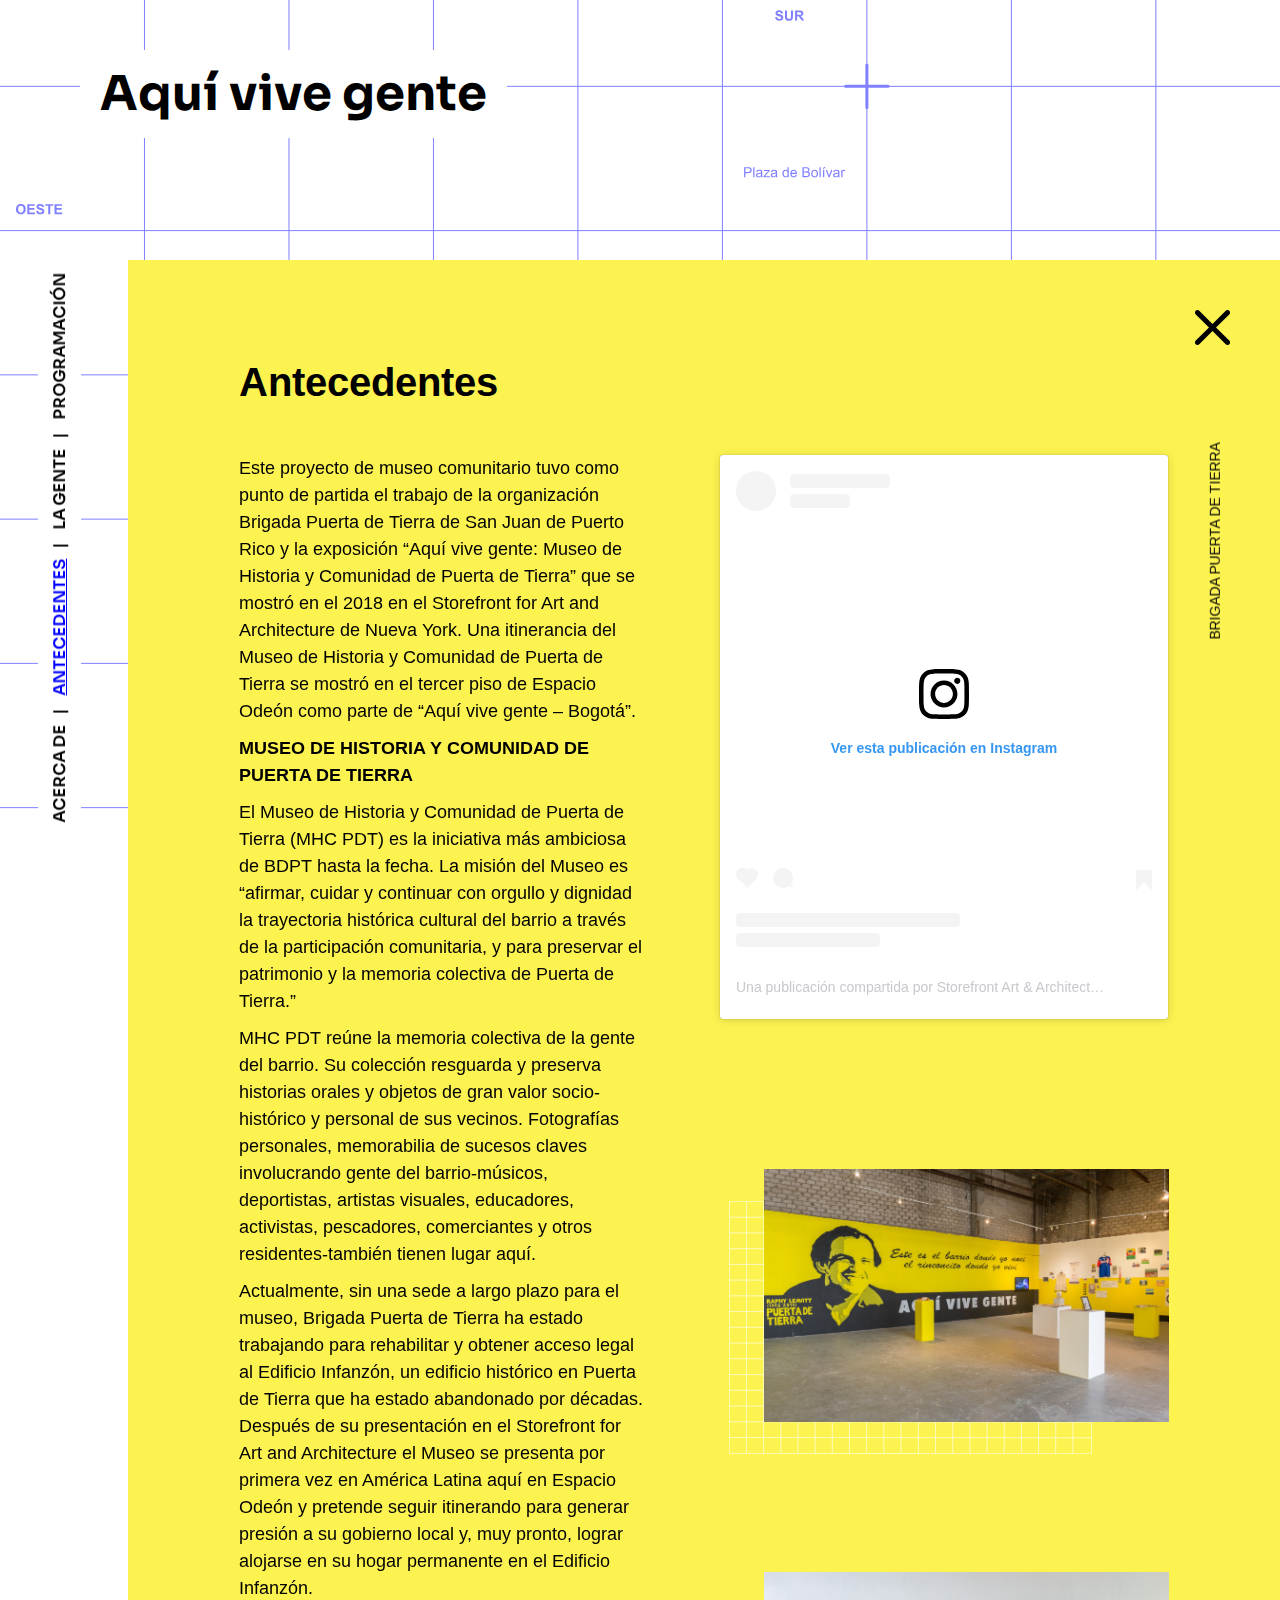
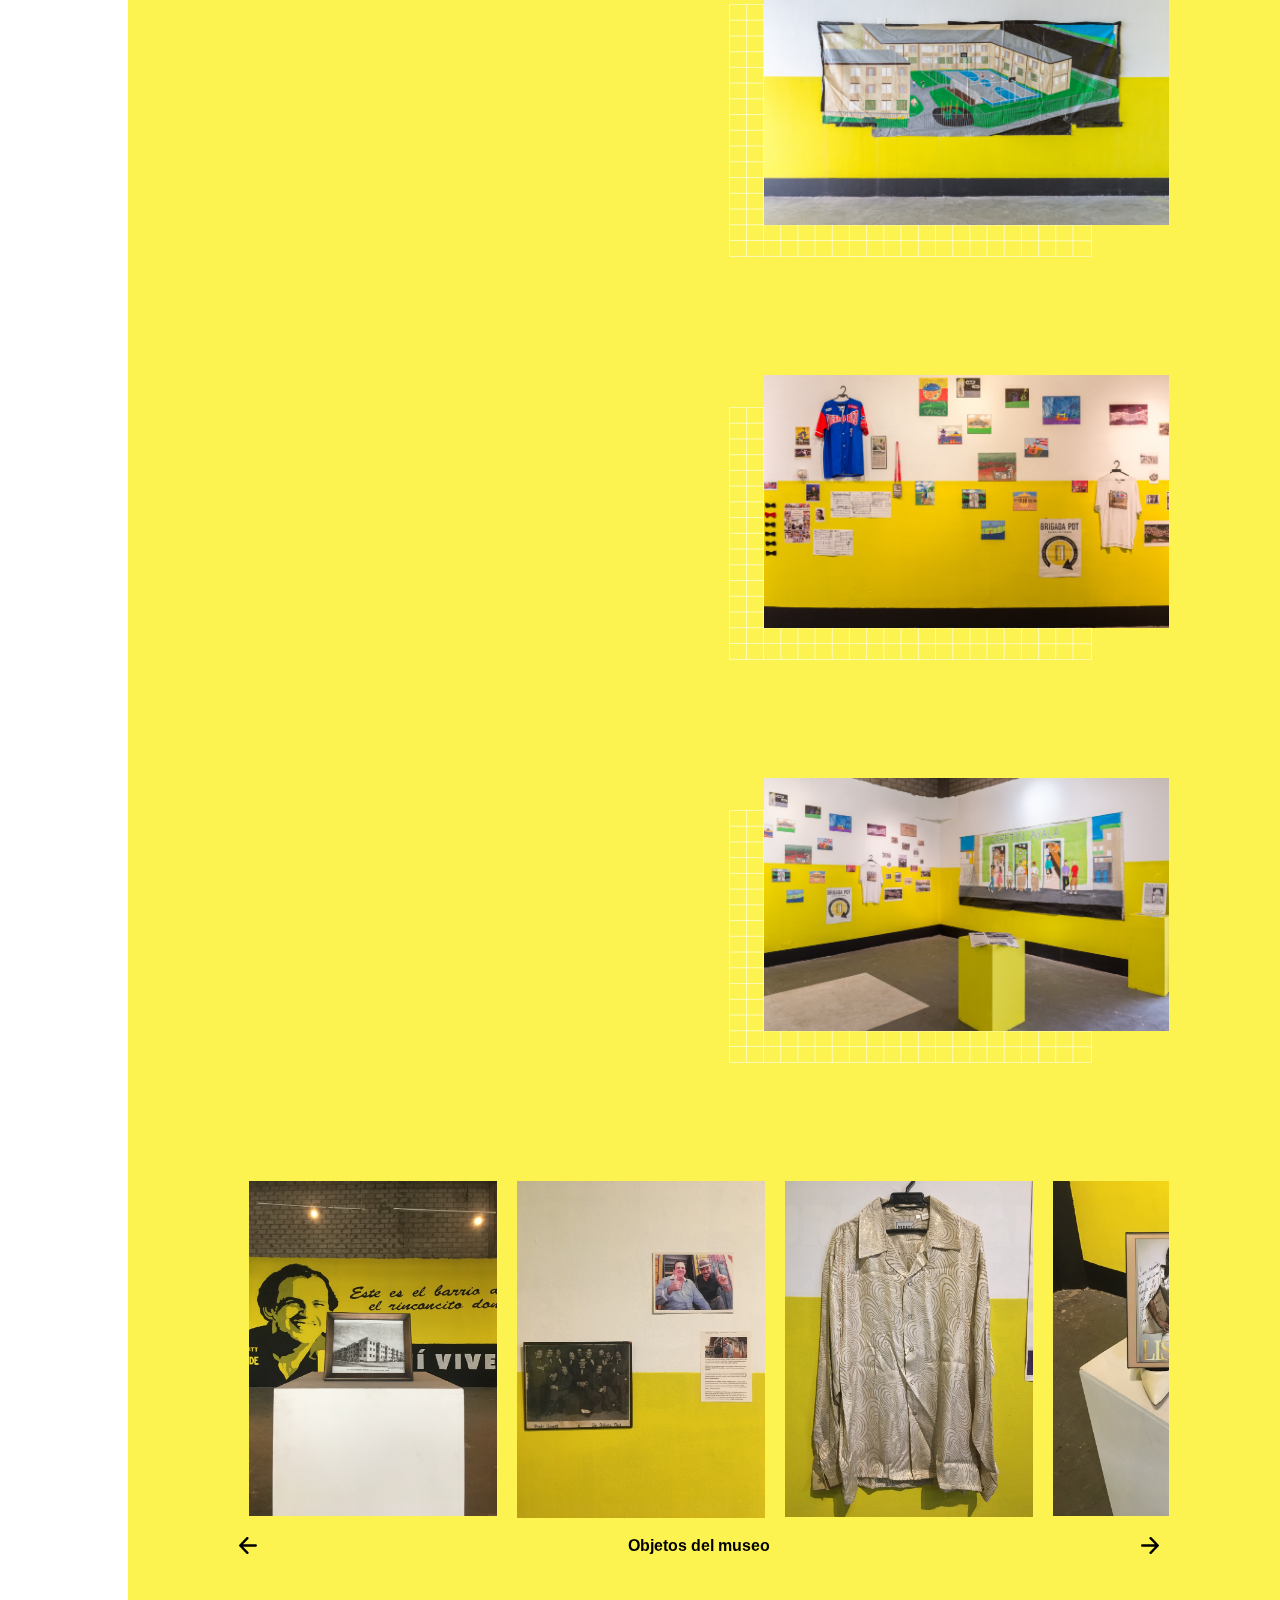
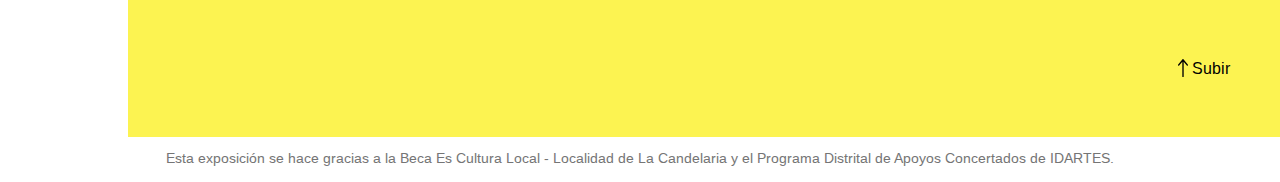
==== commit 081d5998: "Agregar videos con youtube lite" ====
--- a/antecedentes/index.html
+++ b/antecedentes/index.html
@@ -14,11 +14,11 @@
   <meta name="robots" content="max-image-preview:large">
   <link rel="dns-prefetch" href="//s.w.org">
   <link rel="stylesheet" id="aquivivegente-style-css" href="/wp-content/themes/aquivivegente/style.css?ver=1.0.0" media="all">
-  <link rel="stylesheet" id="aquivivegente-bootstrap-style-css" href="/wp-content/themes/aquivivegente/css/bootstrap.css?ver=1.0.0" media="all">
-  <link rel="stylesheet" id="aquivivegente-slick-style-css" href="/wp-content/themes/aquivivegente/css/slick.css?ver=1.0.0" media="all">
-  <link rel="stylesheet" id="aquivivegente-home-style-css" href="/wp-content/themes/aquivivegente/css/home.css?ver=1.0.0" media="all">
-  <link rel="stylesheet" id="aquivivegente-custom-style-css" href="/wp-content/themes/aquivivegente/css/custom.css?ver=1.0.0" media="all">
-  <link rel="stylesheet" id="aquivivegente-responsive-style-css" href="/wp-content/themes/aquivivegente/css/responsive.css?ver=1.0.0" media="all">
+  <link rel="stylesheet" href="/wp-content/themes/aquivivegente/css/bootstrap.css?ver=1.0.0" media="all">
+  <link rel="stylesheet" href="/wp-content/themes/aquivivegente/css/slick.css?ver=1.0.0" media="all">
+  <link rel="stylesheet" href="/wp-content/themes/aquivivegente/css/custom.css?ver=1.0.0" media="all">
+  <link rel="stylesheet" href="/wp-content/themes/aquivivegente/css/responsive.css?ver=1.0.0" media="all">
+  <script type="module" src="/wp-content/themes/aquivivegente/js/youtube-lite.js"></script>
   <script src="/wp-includes/js/jquery/jquery.min.js?ver=3.5.1" id="jquery-core-js"></script>
   <script src="/wp-includes/js/jquery/jquery-migrate.min.js?ver=3.3.2" id="jquery-migrate-js"></script>
   <link rel="icon" href="/wp-content/uploads/2021/06/cropped-favicon-32x32.png" sizes="32x32">
@@ -29,8 +29,8 @@
 
 <body class="post-template-default single single-post postid-80 single-format-standard" data-barba="wrapper">
 
-  <img class="bg-img hide-on-small" src="/wp-content/themes/aquivivegente/assets/bg_mapa.svg">
-  <img class="bg-img show-on-small" src="/wp-content/themes/aquivivegente/assets/bg_mapa_movil.svg">
+  <img class="bg-img hide-on-small" src="/wp-content/themes/aquivivegente/assets/bg_mapa.svg" alt="">
+  <img class="bg-img show-on-small" src="/wp-content/themes/aquivivegente/assets/bg_mapa_movil.svg" alt="">
 
   <div id="page" class="site">
 
@@ -80,7 +80,7 @@
 
     <main id="primary" class="site-main single-main" data-barba="container" data-barba-namespace="single">
 
-      <img class="show-on-mobile header-img" src="/wp-content/uploads/2021/05/antecedentes_img1@2x-1.jpg" alt="">
+      <img class="show-on-mobile header-img" src="/wp-content/uploads/2021/05/antecedentes_img1@2x-1.jpg" alt="Fotografía de la exposición">
       <div class="content-container amarillo antecedentes">
         <div class="row">
           <div class="col-lg-11 col-lg-offset-1 content-title">
@@ -153,30 +153,30 @@
 
             <div class="img-container m-top">
               <img class="grilla" src="/wp-content/themes/aquivivegente/assets/grilla_amarilla_hor.svg" alt="">
-              <a href="/wp-content/uploads/2021/05/ante_1.jpg" class="open-modal">
-                <img class="img-content" src="/wp-content/uploads/2021/05/ante_1.jpg" alt="">
-              </a>
-            </div>
-
-            <div class="img-container m-top">
-              <img class="grilla" src="/wp-content/themes/aquivivegente/assets/grilla_amarilla_hor.svg" alt="">
-              <a href="/wp-content/uploads/2021/05/ante_2.jpg" class="open-modal">
-                <img class="img-content" src="/wp-content/uploads/2021/05/ante_2.jpg" alt="">
-              </a>
-            </div>
-
-            <div class="img-container m-top">
-              <img class="grilla" src="/wp-content/themes/aquivivegente/assets/grilla_amarilla_hor.svg" alt="">
-              <a href="#" class="open-modal">
-                <img class="img-content" src="/wp-content/uploads/2021/05/ante_4.jpg" alt="">
-              </a>
-            </div>
-
-            <div class="img-container m-top">
-              <img class="grilla" src="/wp-content/themes/aquivivegente/assets/grilla_amarilla_hor.svg" alt="">
-              <a href="#" class="open-modal">
-                <img class="img-content" src="/wp-content/uploads/2021/05/ante_5.jpg" alt="">
-              </a>
+              <div class="open-modal">
+                <img class="img-content" src="/wp-content/uploads/2021/05/ante_1.jpg" alt="Fotografía de la exposición">
+              </div>
+            </div>
+
+            <div class="img-container m-top">
+              <img class="grilla" src="/wp-content/themes/aquivivegente/assets/grilla_amarilla_hor.svg" alt="">
+              <div class="open-modal">
+                <img class="img-content" src="/wp-content/uploads/2021/05/ante_2.jpg" alt="Fotografía de la exposición">
+              </div>
+            </div>
+
+            <div class="img-container m-top">
+              <img class="grilla" src="/wp-content/themes/aquivivegente/assets/grilla_amarilla_hor.svg" alt="">
+              <div class="open-modal">
+                <img class="img-content" src="/wp-content/uploads/2021/05/ante_4.jpg" alt="Fotografía de la exposición">
+              </div>
+            </div>
+
+            <div class="img-container m-top">
+              <img class="grilla" src="/wp-content/themes/aquivivegente/assets/grilla_amarilla_hor.svg" alt="">
+              <div class="open-modal">
+                <img class="img-content" src="/wp-content/uploads/2021/05/ante_5.jpg" alt="Fotografía de la exposición">
+              </div>
             </div>
           </div>
         </div>
@@ -184,61 +184,61 @@
 
         <div class="row">
           <div class="col-lg-10 col-lg-offset-1 galeria">
-            <a href="#" class="open-modal">
-              <img class="img-galeria" src="/wp-content/uploads/2021/05/m1.jpg">
-            </a>
-            <a href="#" class="open-modal">
-              <img class="img-galeria" src="/wp-content/uploads/2021/05/m2.jpg">
-            </a>
-            <a href="#" class="open-modal">
-              <img class="img-galeria" src="/wp-content/uploads/2021/05/m3.jpg">
-            </a>
-            <a href="#" class="open-modal">
-              <img class="img-galeria" src="/wp-content/uploads/2021/05/m4.jpg">
-            </a>
-            <a href="#" class="open-modal">
-              <img class="img-galeria" src="/wp-content/uploads/2021/05/m5.jpg">
-            </a>
-            <a href="#" class="open-modal">
-              <img class="img-galeria" src="/wp-content/uploads/2021/05/m6.jpg">
-            </a>
-            <a href="#" class="open-modal">
-              <img class="img-galeria" src="/wp-content/uploads/2021/05/m7.jpg">
-            </a>
-            <a href="#" class="open-modal">
-              <img class="img-galeria" src="/wp-content/uploads/2021/05/m8.jpg">
-            </a>
-            <a href="#" class="open-modal">
-              <img class="img-galeria" src="/wp-content/uploads/2021/05/m9.jpg">
-            </a>
-            <a href="#" class="open-modal">
-              <img class="img-galeria" src="/wp-content/uploads/2021/05/m10.jpg">
-            </a>
-            <a href="#" class="open-modal">
-              <img class="img-galeria" src="/wp-content/uploads/2021/05/m11.jpg">
-            </a>
-            <a href="#" class="open-modal">
-              <img class="img-galeria" src="/wp-content/uploads/2021/05/m12.jpg">
-            </a>
+            <div class="open-modal">
+              <img class="img-galeria" src="/wp-content/uploads/2021/05/m1.jpg" alt="Objeto de la exposición">
+            </div>
+            <div class="open-modal">
+              <img class="img-galeria" src="/wp-content/uploads/2021/05/m2.jpg" alt="Objeto de la exposición">
+            </div>
+            <div class="open-modal">
+              <img class="img-galeria" src="/wp-content/uploads/2021/05/m3.jpg" alt="Objeto de la exposición">
+            </div>
+            <div class="open-modal">
+              <img class="img-galeria" src="/wp-content/uploads/2021/05/m4.jpg" alt="Objeto de la exposición">
+            </div>
+            <div class="open-modal">
+              <img class="img-galeria" src="/wp-content/uploads/2021/05/m5.jpg" alt="Objeto de la exposición">
+            </div>
+            <div class="open-modal">
+              <img class="img-galeria" src="/wp-content/uploads/2021/05/m6.jpg" alt="Objeto de la exposición">
+            </div>
+            <div class="open-modal">
+              <img class="img-galeria" src="/wp-content/uploads/2021/05/m7.jpg" alt="Objeto de la exposición">
+            </div>
+            <div class="open-modal">
+              <img class="img-galeria" src="/wp-content/uploads/2021/05/m8.jpg" alt="Objeto de la exposición">
+            </div>
+            <div class="open-modal">
+              <img class="img-galeria" src="/wp-content/uploads/2021/05/m9.jpg" alt="Objeto de la exposición">
+            </div>
+            <div class="open-modal">
+              <img class="img-galeria" src="/wp-content/uploads/2021/05/m10.jpg" alt="Objeto de la exposición">
+            </div>
+            <div class="open-modal">
+              <img class="img-galeria" src="/wp-content/uploads/2021/05/m11.jpg" alt="Objeto de la exposición">
+            </div>
+            <div class="open-modal">
+              <img class="img-galeria" src="/wp-content/uploads/2021/05/m12.jpg" alt="Objeto de la exposición">
+            </div>
           </div>
         </div>
 
         <div class="row">
           <div class="col-lg-10 col-lg-offset-1 slick-carrusel-arrows">
-            <img id="objetos-prev" src="/wp-content/themes/aquivivegente/assets/prev-arrow.svg">
+            <img id="objetos-prev" src="/wp-content/themes/aquivivegente/assets/prev-arrow.svg" alt="Objeto anterior">
             <span><strong>Objetos del museo</strong> </span>
-            <img id="objetos-next" src="/wp-content/themes/aquivivegente/assets/next-arrow.svg">
+            <img id="objetos-next" src="/wp-content/themes/aquivivegente/assets/next-arrow.svg" alt="Objeto siguiente">
           </div>
         </div>
 
         <div class="sidebar ">
-          <a href="/exposicion/"><img src="/wp-content/themes/aquivivegente/assets/close.svg"></a>
+          <a href="/exposicion/"><img src="/wp-content/themes/aquivivegente/assets/close.svg" alt="cerrar"></a>
 
           <p>brigada puerta de tierra</p>
         </div>
 
         <div class="subir">
-          <img src="/wp-content/themes/aquivivegente/assets/arrow-up.svg"> <span>Subir</span>
+          <img src="/wp-content/themes/aquivivegente/assets/arrow-up.svg" alt="subir"> <span>Subir</span>
 
         </div>
 
@@ -247,7 +247,7 @@
       <div class="modal-img">
         <div class="modal-img-background amarillo"></div>
         <div class="modal-img-close">
-          <img src="/wp-content/themes/aquivivegente/assets/close.svg">
+          <img src="/wp-content/themes/aquivivegente/assets/close.svg" alt="cerrar">
         </div>
         <div class="modal-img-content">
         </div>
--- a/wp-content/themes/aquivivegente/css/custom.css
+++ b/wp-content/themes/aquivivegente/css/custom.css
@@ -613,7 +613,7 @@
   align-items: center;
   text-align: center;
   font-size: 14px;
-  color: #777777;
+  color: #757575;
 }
 
 /* SINGLE PAGE */
@@ -1186,7 +1186,8 @@
 }
 
 /* Modal */
-.open-modal-obj {
+.open-modal-obj,
+.open-modal {
   cursor: pointer;
 }
 
@@ -1237,6 +1238,7 @@
       "truetype"
     );
   font-weight: bold;
+  font-display: swap;
 }
 
 @font-face {
